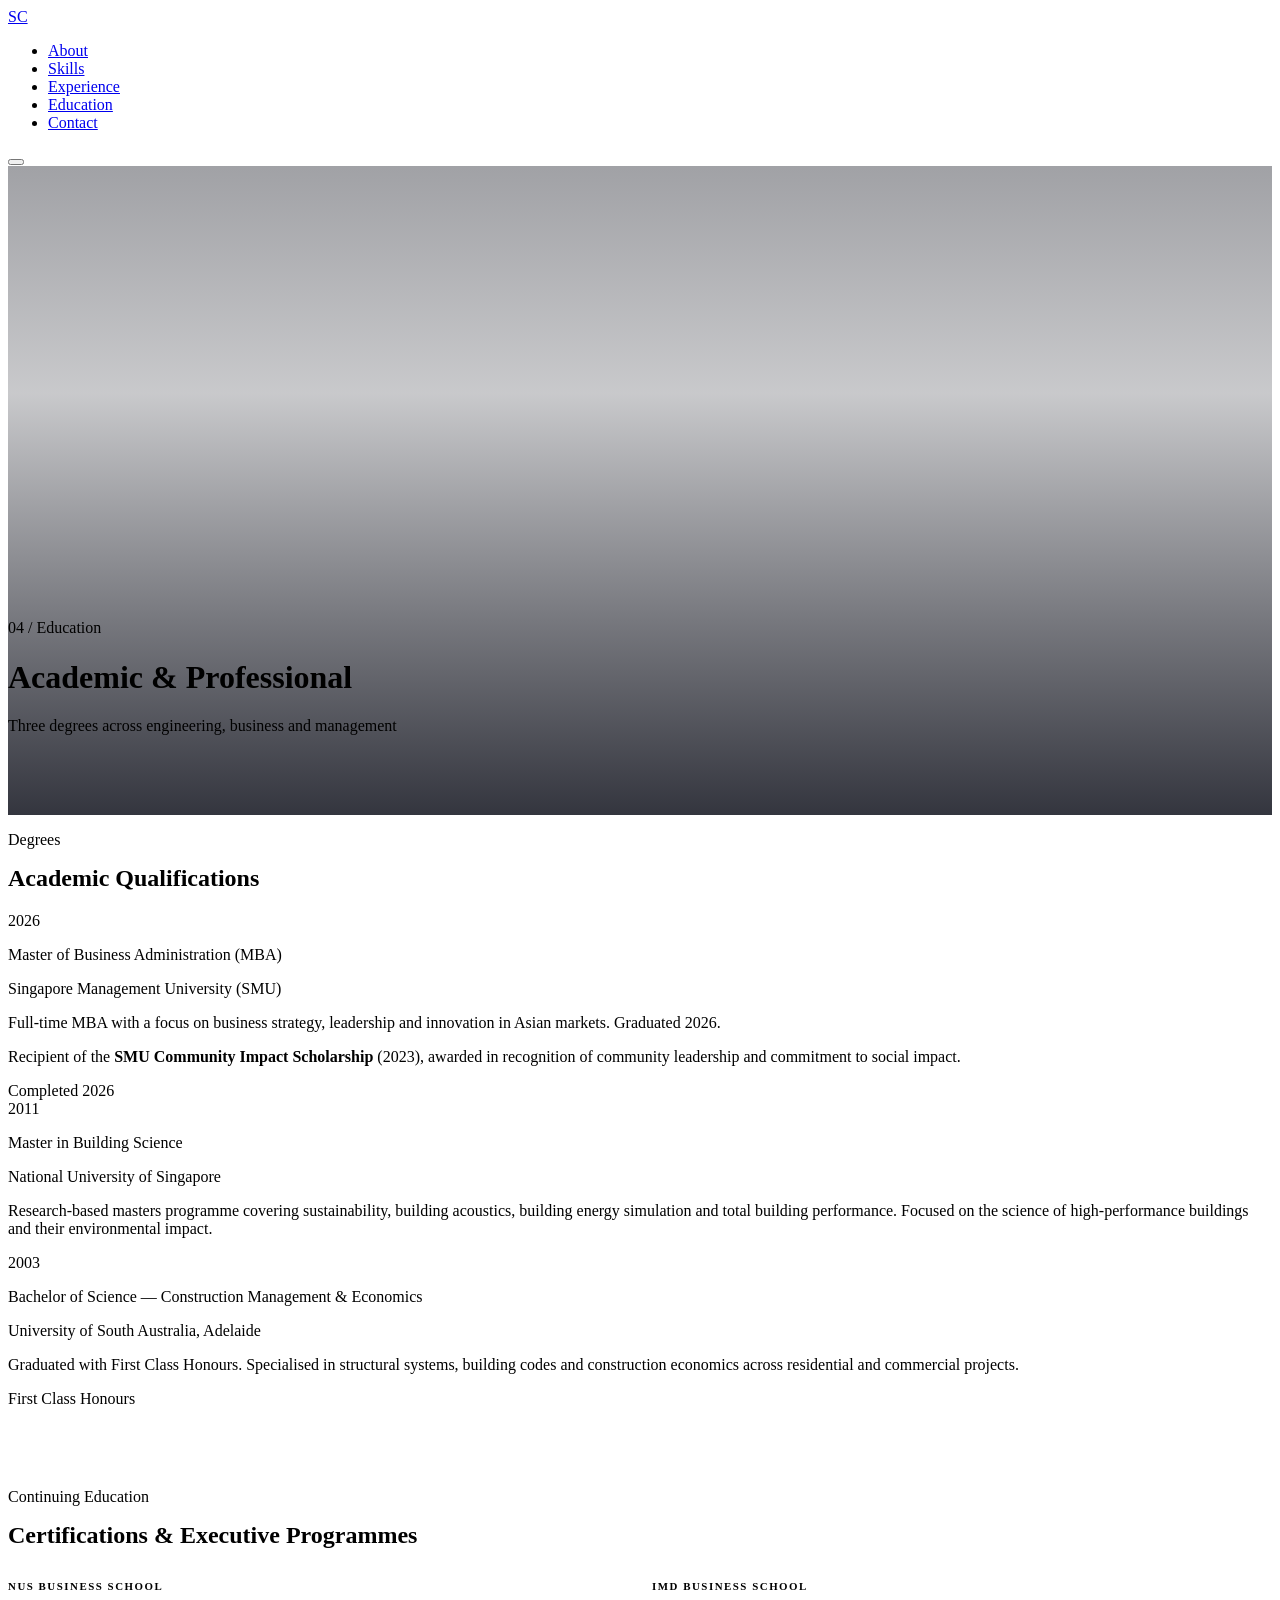
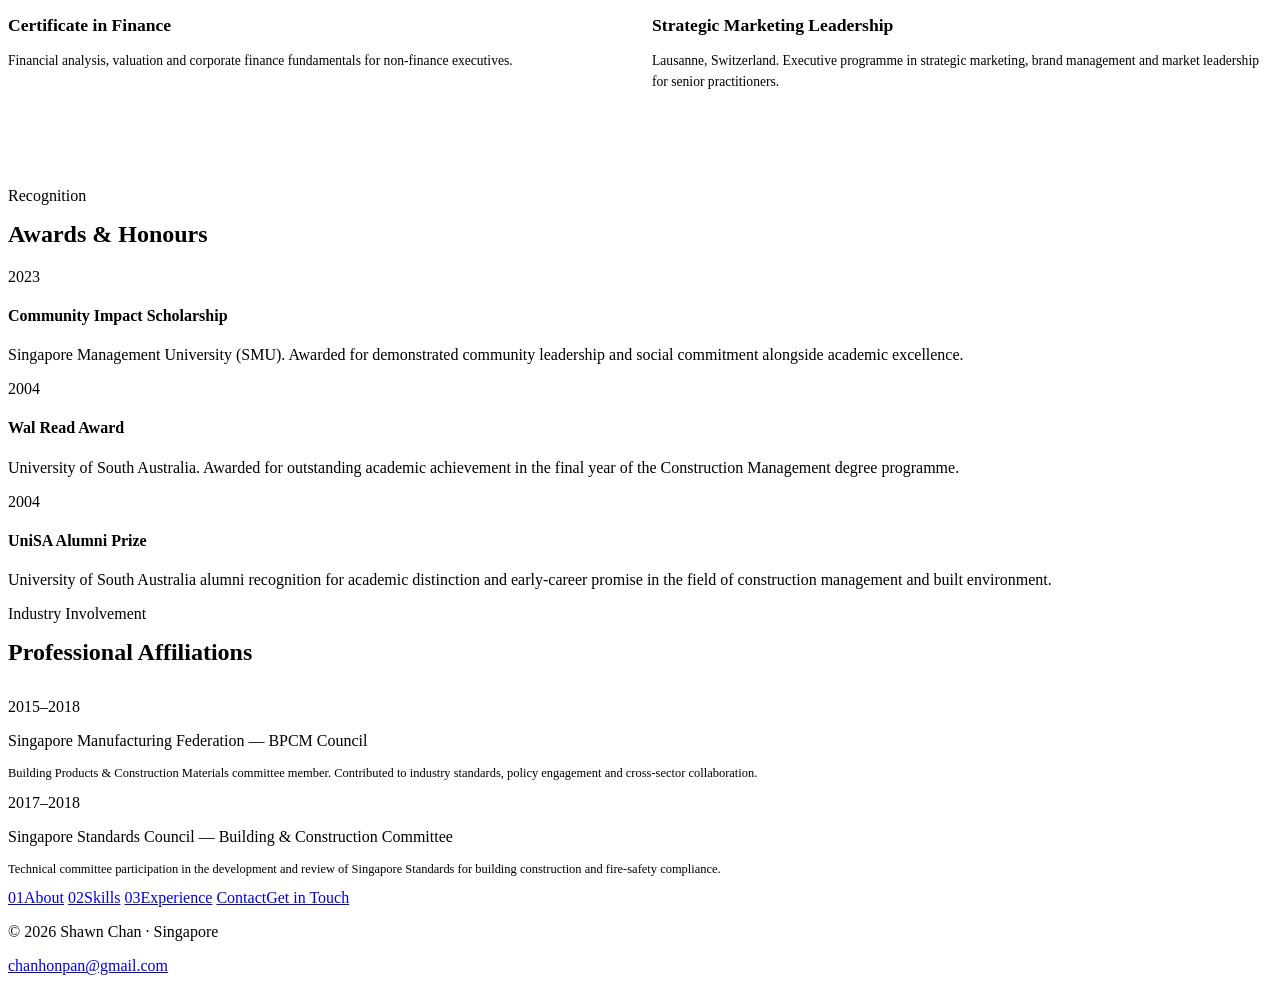
==== education.html @ ef0fda78 "Add files via upload" ====
<!DOCTYPE html>
<html lang="en">
<head>
<meta charset="UTF-8">
<meta name="viewport" content="width=device-width, initial-scale=1.0">
<meta name="description" content="Education, certifications and professional affiliations of Shawn Chan.">
<title>Education — Shawn Chan</title>
<link rel="preconnect" href="https://fonts.googleapis.com">
<link rel="preconnect" href="https://fonts.gstatic.com" crossorigin>
<link href="https://fonts.googleapis.com/css2?family=Cormorant+Garamond:ital,wght@0,400;0,500;0,600;0,700;1,400;1,600&family=Inter:wght@300;400;500;600;700&display=swap" rel="stylesheet">
<link rel="stylesheet" href="styles.css">
</head>
<body>

<nav id="mainNav" class="scrolled">
  <a class="nav-brand" href="index.html">SC</a>
  <ul class="nav-links" id="navLinks">
    <li><a href="about.html">About</a></li>
    <li><a href="skills.html">Skills</a></li>
    <li><a href="experience.html">Experience</a></li>
    <li><a href="education.html" class="active">Education</a></li>
    <li><a href="mailto:chanhonpan@gmail.com">Contact</a></li>
  </ul>
  <button class="nav-toggle" id="navToggle" aria-label="Menu">
    <span></span><span></span><span></span>
  </button>
</nav>

<header class="page-hero photo-hero">
  <div class="photo-hero-bg"></div>
  <div class="photo-hero-overlay"></div>
  <div class="container photo-hero-content">
    <p class="ph-label">04 / Education</p>
    <h1 class="ph-title">Academic &amp; Professional</h1>
    <p class="ph-sub">Three degrees across engineering, business and management</p>
  </div>
</header>

<style>
.photo-hero {
  position: relative;
  min-height: 65vh;
  display: flex;
  align-items: flex-end;
  padding-bottom: 4rem;
  overflow: hidden;
}
.photo-hero-bg {
  position: absolute;
  inset: 0;
  background-image: url('https://images.unsplash.com/photo-1574227492706-f65b24c3688a?auto=format&fit=crop&w=1920&q=88');
  background-size: cover;
  background-position: center 42%;
  transform: scale(1.04);
  transition: transform 8s ease-out;
}
.photo-hero-bg.loaded { transform: scale(1.0); }
.photo-hero-overlay {
  position: absolute;
  inset: 0;
  background: linear-gradient(
    to bottom,
    rgba(7,9,20,0.38) 0%,
    rgba(7,9,20,0.22) 35%,
    rgba(7,9,20,0.55) 70%,
    rgba(7,9,20,0.82) 100%
  );
}
.photo-hero-content { position: relative; z-index: 2; }
.photo-hero::before { display: none; }
</style>

<main class="section">
  <div class="container">

    <!-- Degrees -->
    <div class="section-header reveal">
      <p class="label">Degrees</p>
      <h2 class="section-title" style="margin-top:0.75rem;">Academic Qualifications</h2>
    </div>

    <div class="edu-grid reveal">

      <!-- SMU MBA -->
      <div class="edu-card">
        <div class="edu-year">2026</div>
        <div>
          <div style="background:#fff;display:inline-block;padding:6px 14px;border-radius:5px;margin-bottom:1rem;line-height:0;">
            <img src="https://www.smu.edu.sg/themes/smubase_5g/assets/site-headers/logo-smu-d.svg" alt="Singapore Management University" style="height:44px;width:auto;display:block;" onerror="this.parentElement.style.display='none'">
          </div>
          <p class="edu-degree">Master of Business Administration (MBA)</p>
          <p class="edu-school">Singapore Management University (SMU)</p>
          <p class="edu-desc">Full-time MBA with a focus on business strategy, leadership and innovation in Asian markets. Graduated 2026.</p>
          <p class="edu-desc" style="margin-top:0.5rem;">Recipient of the <strong>SMU Community Impact Scholarship</strong> (2023), awarded in recognition of community leadership and commitment to social impact.</p>
          <span class="edu-badge">Completed 2026</span>
        </div>
      </div>

      <!-- NUS MBS -->
      <div class="edu-card">
        <div class="edu-year">2011</div>
        <div>
          <div style="background:#fff;display:inline-block;padding:6px 14px;border-radius:5px;margin-bottom:1rem;line-height:0;">
            <img src="https://www.nus.edu.sg/images/default-source/base/logo.png" alt="National University of Singapore" style="height:30px;width:auto;display:block;" onerror="this.parentElement.style.display='none'">
          </div>
          <p class="edu-degree">Master in Building Science</p>
          <p class="edu-school">National University of Singapore</p>
          <p class="edu-desc">Research-based masters programme covering sustainability, building acoustics, building energy simulation and total building performance. Focused on the science of high-performance buildings and their environmental impact.</p>
        </div>
      </div>

      <!-- UniSA -->
      <div class="edu-card">
        <div class="edu-year">2003</div>
        <div>
          <div style="background:#fff;display:inline-block;padding:6px 14px;border-radius:5px;margin-bottom:1rem;line-height:0;">
            <img src="https://en.wikipedia.org/wiki/Special:FilePath/UniSA_Logo.svg" alt="University of South Australia" style="height:30px;width:auto;display:block;" onerror="this.parentElement.style.display='none'">
          </div>
          <p class="edu-degree">Bachelor of Science — Construction Management &amp; Economics</p>
          <p class="edu-school">University of South Australia, Adelaide</p>
          <p class="edu-desc">Graduated with First Class Honours. Specialised in structural systems, building codes and construction economics across residential and commercial projects.</p>
          <span class="edu-badge" style="background:var(--bronze-d);">First Class Honours</span>
        </div>
      </div>

    </div>

    <!-- Certifications -->
    <div class="section-header reveal" style="margin-top:5rem;">
      <p class="label">Continuing Education</p>
      <h2 class="section-title" style="margin-top:0.75rem;">Certifications &amp; Executive Programmes</h2>
    </div>

    <div style="display:grid;grid-template-columns:repeat(2,1fr);gap:1.5rem;" class="reveal">

      <div class="comp-card" style="border-left-color:var(--bronze);">
        <p style="font-size:0.68rem;font-weight:700;letter-spacing:0.14em;text-transform:uppercase;color:var(--bronze);margin-bottom:0.5rem;">NUS Business School</p>
        <h4 style="font-family:var(--f-serif);font-size:1.1rem;font-weight:600;color:var(--text);margin-bottom:0.4rem;">Certificate in Finance</h4>
        <p style="font-size:0.85rem;color:var(--muted);line-height:1.6;">Financial analysis, valuation and corporate finance fundamentals for non-finance executives.</p>
      </div>

      <div class="comp-card" style="border-left-color:var(--bronze);">
        <p style="font-size:0.68rem;font-weight:700;letter-spacing:0.14em;text-transform:uppercase;color:var(--bronze);margin-bottom:0.5rem;">IMD Business School</p>
        <h4 style="font-family:var(--f-serif);font-size:1.1rem;font-weight:600;color:var(--text);margin-bottom:0.4rem;">Strategic Marketing Leadership</h4>
        <p style="font-size:0.85rem;color:var(--muted);line-height:1.6;">Lausanne, Switzerland. Executive programme in strategic marketing, brand management and market leadership for senior practitioners.</p>
      </div>

    </div>

    <!-- Awards -->
    <div class="section-header reveal" style="margin-top:5rem;">
      <p class="label">Recognition</p>
      <h2 class="section-title" style="margin-top:0.75rem;">Awards &amp; Honours</h2>
    </div>

    <div class="awards-grid reveal">

      <div class="award-card">
        <p class="award-card-year">2023</p>
        <h4>Community Impact Scholarship</h4>
        <p>Singapore Management University (SMU). Awarded for demonstrated community leadership and social commitment alongside academic excellence.</p>
      </div>

      <div class="award-card">
        <p class="award-card-year">2004</p>
        <h4>Wal Read Award</h4>
        <p>University of South Australia. Awarded for outstanding academic achievement in the final year of the Construction Management degree programme.</p>
      </div>

      <div class="award-card">
        <p class="award-card-year">2004</p>
        <h4>UniSA Alumni Prize</h4>
        <p>University of South Australia alumni recognition for academic distinction and early-career promise in the field of construction management and built environment.</p>
      </div>

    </div>

    <!-- Professional Affiliations -->
    <div class="affil-section reveal">
      <div class="section-header" style="margin-bottom:2rem;">
        <p class="label">Industry Involvement</p>
        <h2 class="section-title" style="margin-top:0.75rem;">Professional Affiliations</h2>
      </div>

      <div class="affil-list">

        <div class="affil-item">
          <div class="affil-years">2015–2018</div>
          <div>
            <p class="affil-name">Singapore Manufacturing Federation — BPCM Council</p>
            <p style="font-size:0.78rem;color:var(--muted);margin-top:0.2rem;">Building Products &amp; Construction Materials committee member. Contributed to industry standards, policy engagement and cross-sector collaboration.</p>
          </div>
        </div>

        <div class="affil-item">
          <div class="affil-years">2017–2018</div>
          <div>
            <p class="affil-name">Singapore Standards Council — Building &amp; Construction Committee</p>
            <p style="font-size:0.78rem;color:var(--muted);margin-top:0.2rem;">Technical committee participation in the development and review of Singapore Standards for building construction and fire-safety compliance.</p>
          </div>
        </div>

      </div>
    </div>

  </div>
</main>

<nav class="bottom-nav">
  <a class="bn-item" href="about.html"><span class="bn-num">01</span><span class="bn-label">About</span><span class="bn-arrow"></span></a>
  <a class="bn-item" href="skills.html"><span class="bn-num">02</span><span class="bn-label">Skills</span><span class="bn-arrow"></span></a>
  <a class="bn-item" href="experience.html"><span class="bn-num">03</span><span class="bn-label">Experience</span><span class="bn-arrow"></span></a>
  <a class="bn-item" href="mailto:chanhonpan@gmail.com"><span class="bn-num">Contact</span><span class="bn-label">Get in Touch</span><span class="bn-arrow"></span></a>
</nav>

<footer>
  <p>© 2026 Shawn Chan · Singapore</p>
  <a href="mailto:chanhonpan@gmail.com">chanhonpan@gmail.com</a>
</footer>

<script>
// Trigger subtle pan once hero photo loads
const heroBg = document.querySelector('.photo-hero-bg');
if (heroBg) {
  const testImg = new Image();
  testImg.onload = () => heroBg.classList.add('loaded');
  testImg.src = 'https://images.unsplash.com/photo-1574227492706-f65b24c3688a?auto=format&fit=crop&w=1920&q=88';
}

const nav = document.getElementById('mainNav');
nav.classList.add('scrolled');
window.addEventListener('scroll', () => nav.classList.toggle('scrolled', window.scrollY > 10), { passive: true });
const toggle = document.getElementById('navToggle');
const navLinks = document.getElementById('navLinks');
toggle.addEventListener('click', () => navLinks.classList.toggle('open'));

const ioRev = new IntersectionObserver((entries) => {
  entries.forEach(e => { if (e.isIntersecting) { e.target.classList.add('visible'); ioRev.unobserve(e.target); } });
}, { threshold: 0.1 });
document.querySelectorAll('.reveal, .reveal-l, .reveal-r').forEach(el => ioRev.observe(el));
</script>
</body>
</html>
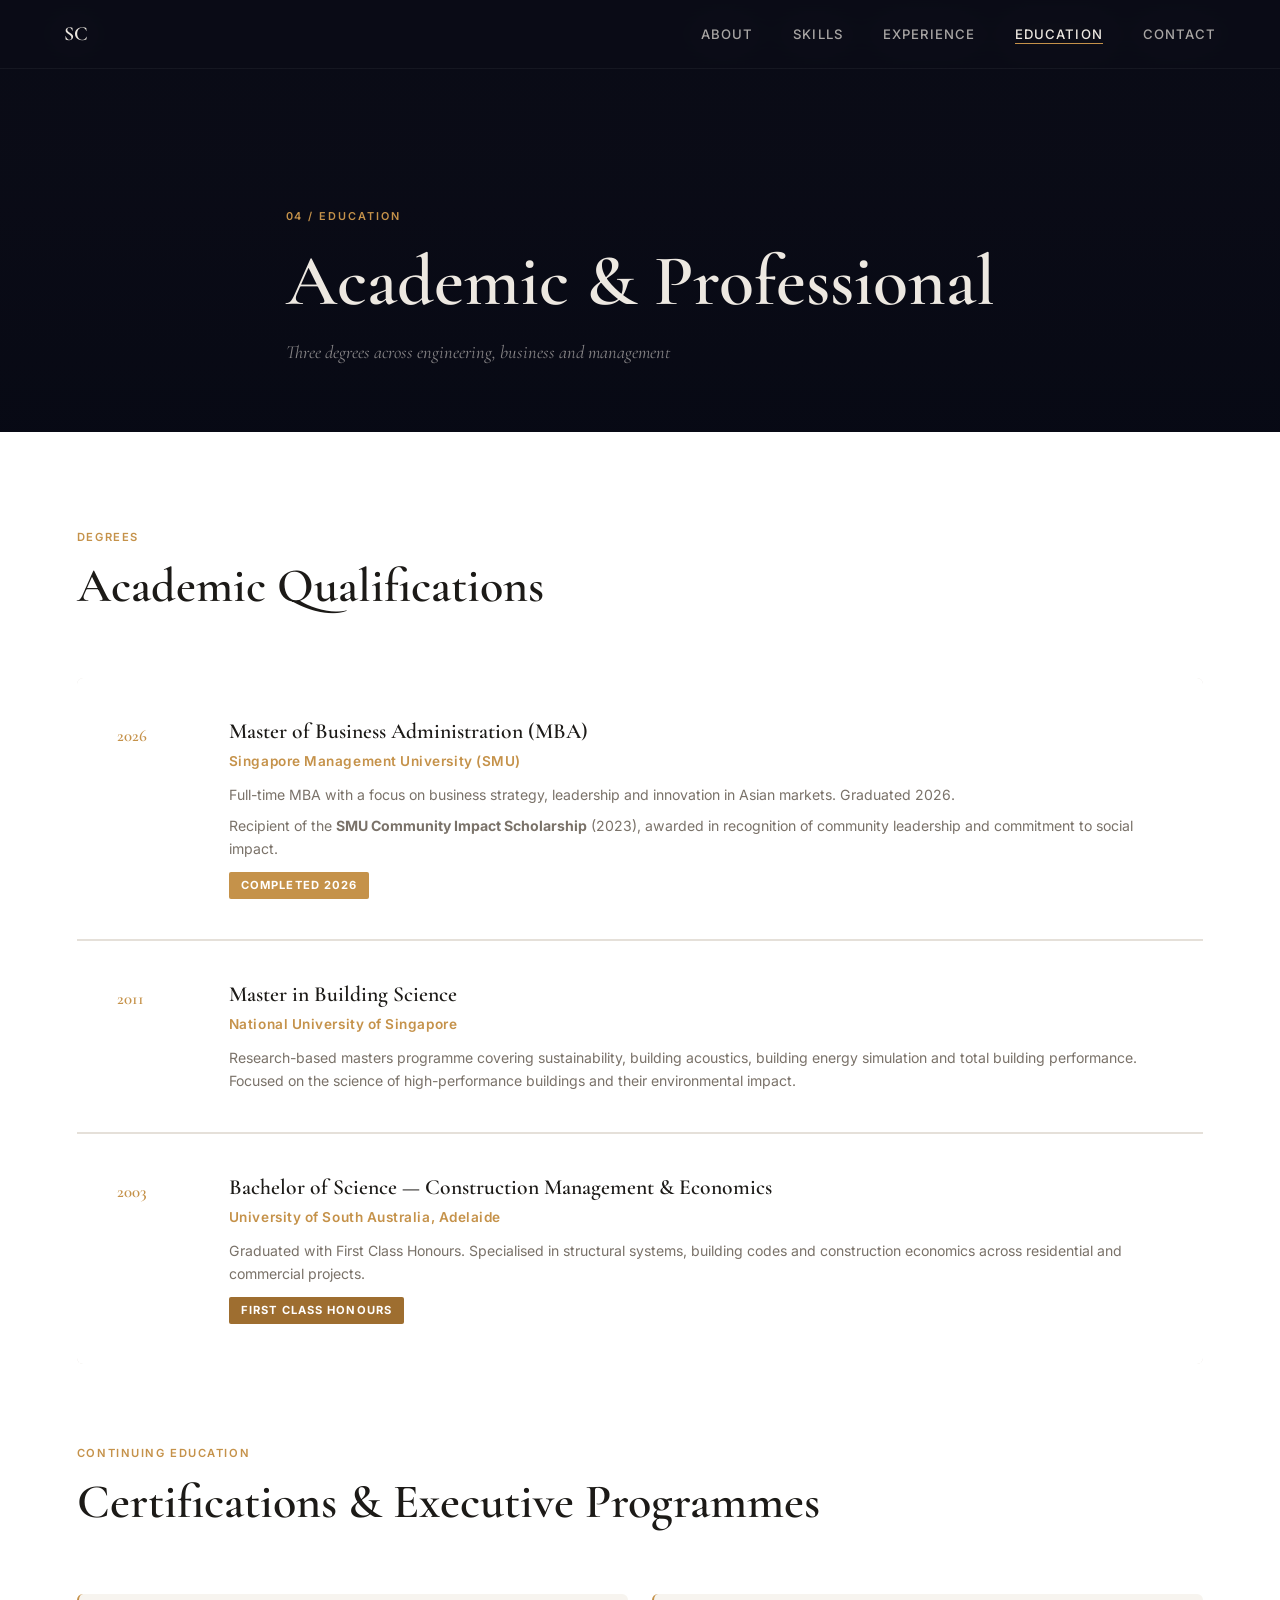
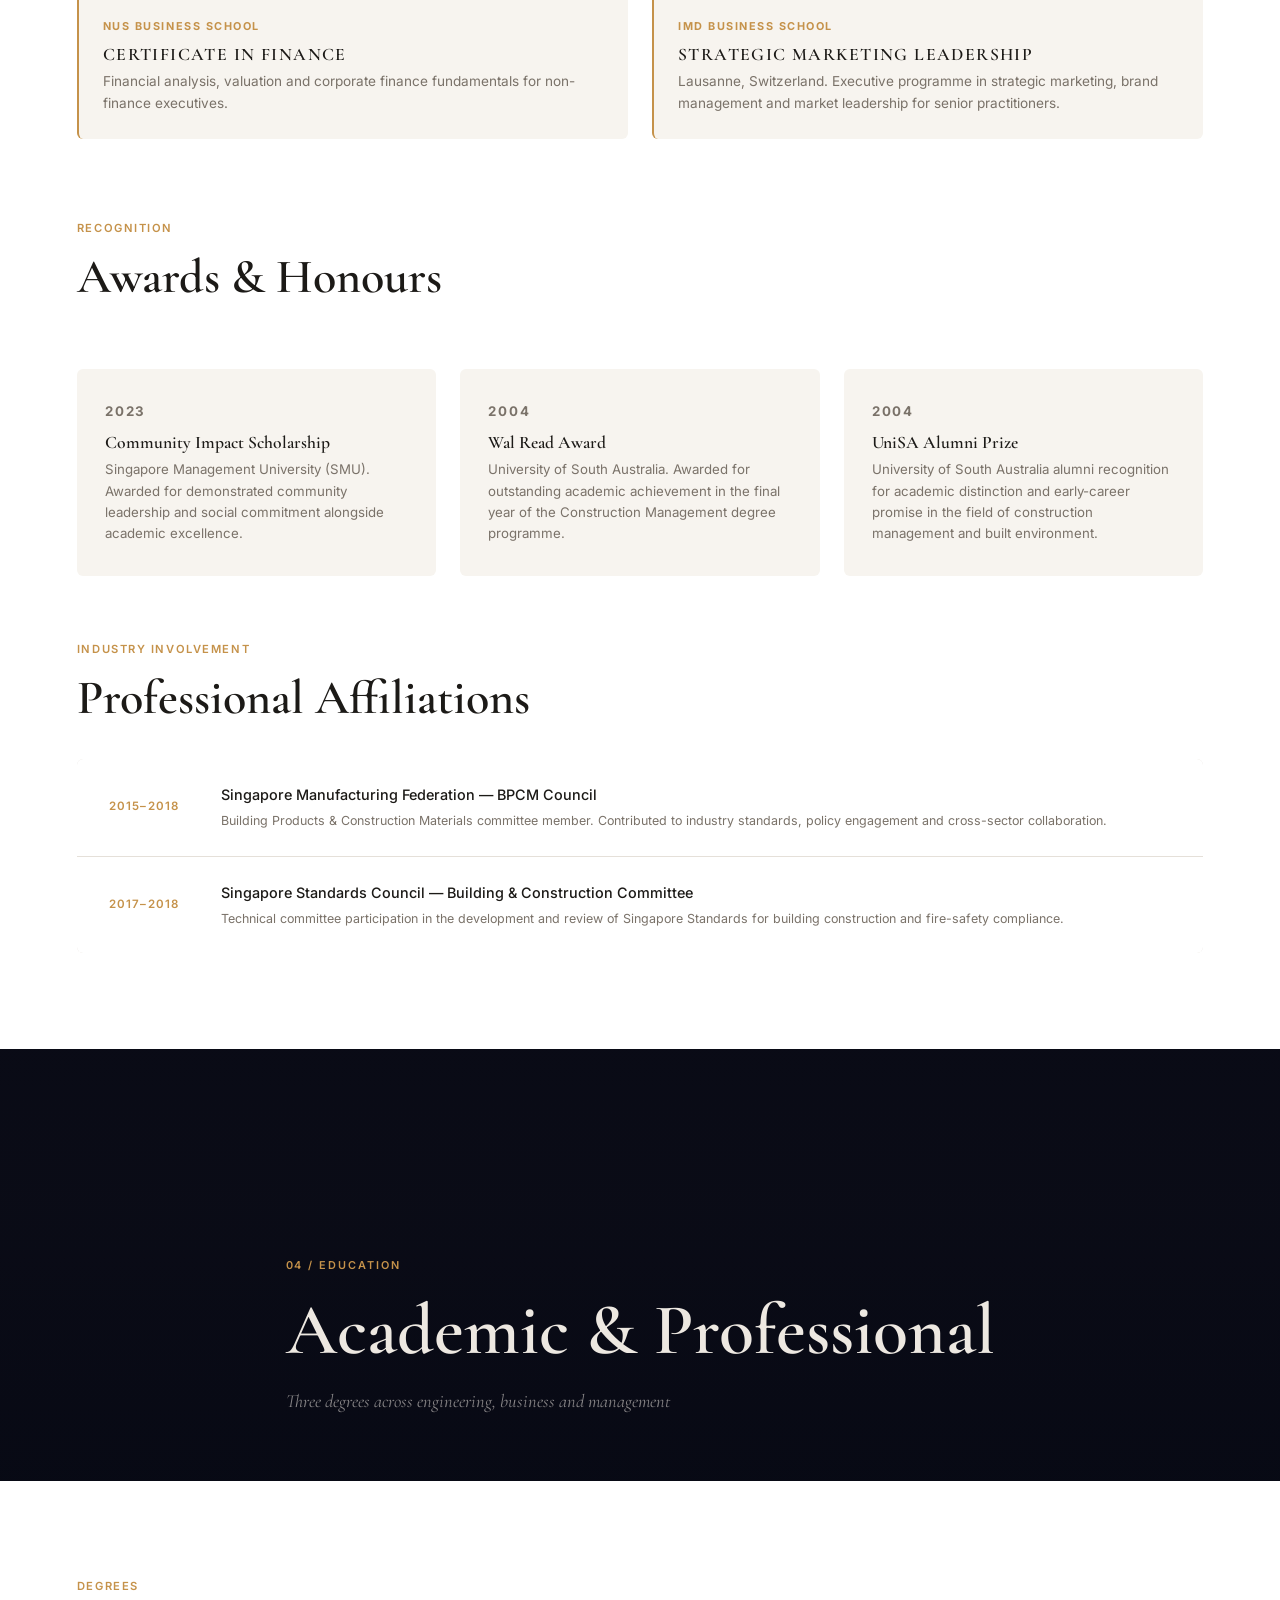
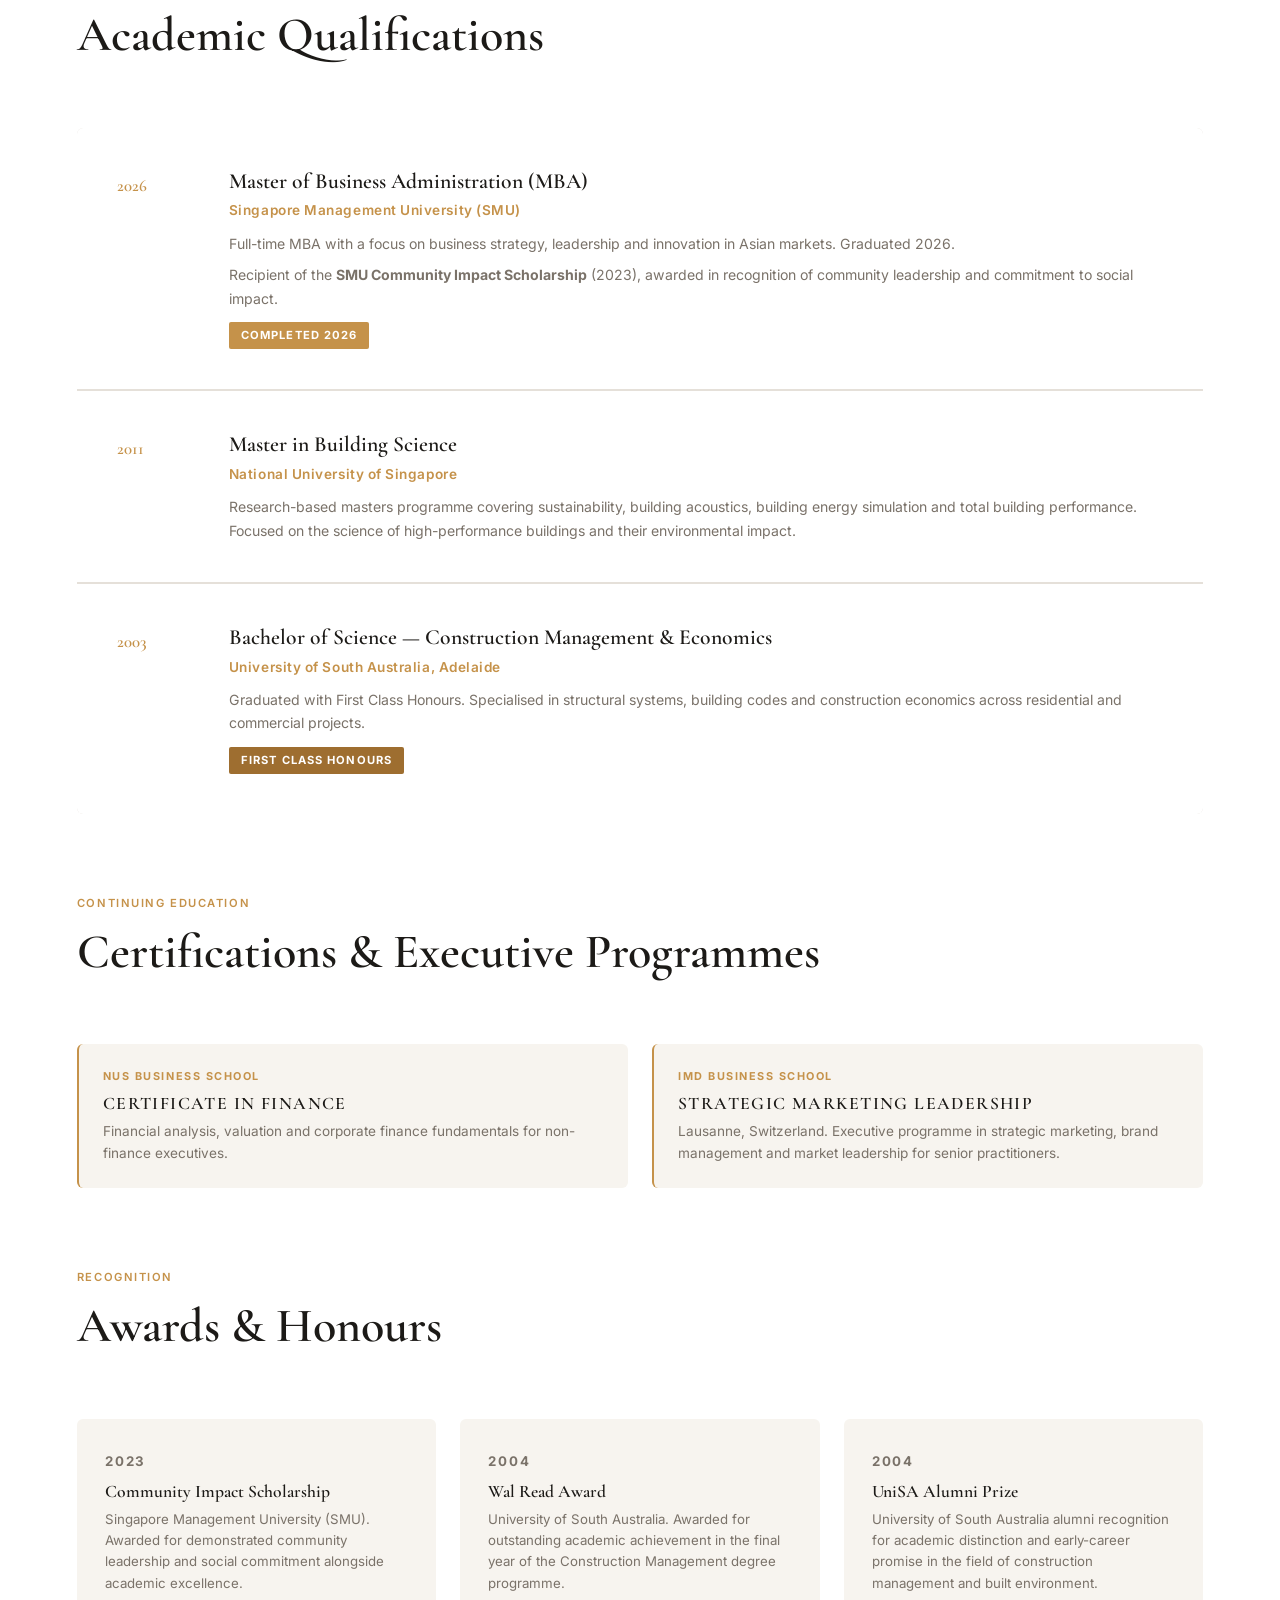
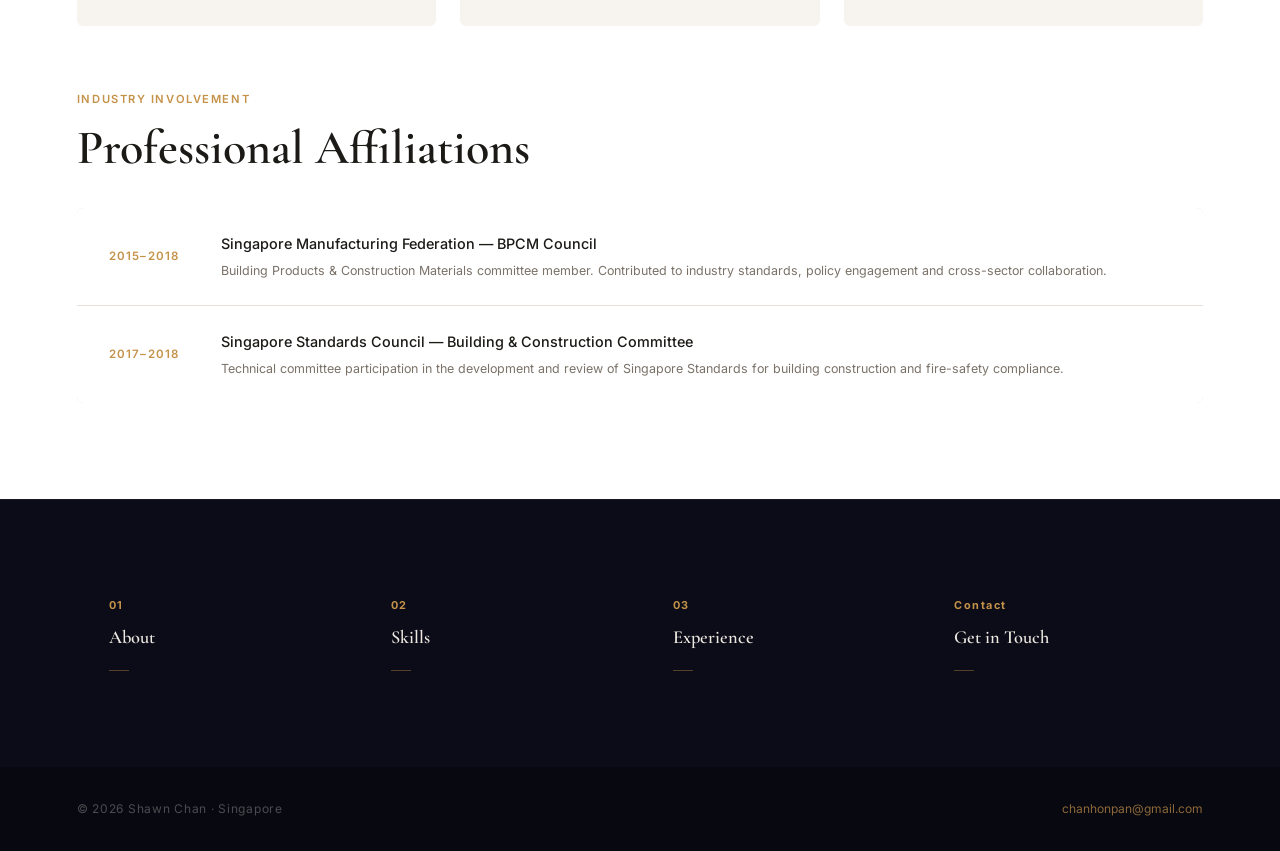
==== commit fae8a2af: "Update education.html" ====
--- a/education.html
+++ b/education.html
@@ -39,7 +39,7 @@
 <style>
 .photo-hero {
   position: relative;
-  min-height: 65vh;
+  min-height: 48vh;
   display: flex;
   align-items: flex-end;
   padding-bottom: 4rem;
@@ -50,7 +50,7 @@
   inset: 0;
   background-image: url('https://images.unsplash.com/photo-1574227492706-f65b24c3688a?auto=format&fit=crop&w=1920&q=88');
   background-size: cover;
-  background-position: center 42%;
+  background-position: center 44%;
   transform: scale(1.04);
   transition: transform 8s ease-out;
 }
@@ -205,6 +205,212 @@
 
   </div>
 </main>
+<html lang="en">
+<head>
+<meta charset="UTF-8">
+<meta name="viewport" content="width=device-width, initial-scale=1.0">
+<meta name="description" content="Education, certifications and professional affiliations of Shawn Chan.">
+<title>Education — Shawn Chan</title>
+<link rel="preconnect" href="https://fonts.googleapis.com">
+<link rel="preconnect" href="https://fonts.gstatic.com" crossorigin>
+<link href="https://fonts.googleapis.com/css2?family=Cormorant+Garamond:ital,wght@0,400;0,500;0,600;0,700;1,400;1,600&family=Inter:wght@300;400;500;600;700&display=swap" rel="stylesheet">
+<link rel="stylesheet" href="styles.css">
+</head>
+<body>
+
+<nav id="mainNav" class="scrolled">
+  <a class="nav-brand" href="index.html">SC</a>
+  <ul class="nav-links" id="navLinks">
+    <li><a href="about.html">About</a></li>
+    <li><a href="skills.html">Skills</a></li>
+    <li><a href="experience.html">Experience</a></li>
+    <li><a href="education.html" class="active">Education</a></li>
+    <li><a href="mailto:chanhonpan@gmail.com">Contact</a></li>
+  </ul>
+  <button class="nav-toggle" id="navToggle" aria-label="Menu">
+    <span></span><span></span><span></span>
+  </button>
+</nav>
+
+<header class="page-hero photo-hero">
+  <div class="photo-hero-bg"></div>
+  <div class="photo-hero-overlay"></div>
+  <div class="container photo-hero-content">
+    <p class="ph-label">04 / Education</p>
+    <h1 class="ph-title">Academic &amp; Professional</h1>
+    <p class="ph-sub">Three degrees across engineering, business and management</p>
+  </div>
+</header>
+
+<style>
+.photo-hero {
+  position: relative;
+  min-height: 48vh;
+  display: flex;
+  align-items: flex-end;
+  padding-bottom: 4rem;
+  overflow: hidden;
+}
+.photo-hero-bg {
+  position: absolute;
+  inset: 0;
+  background-image: url('https://images.unsplash.com/photo-1574227492706-f65b24c3688a?auto=format&fit=crop&w=1920&q=88');
+  background-size: cover;
+  background-position: center 44%;
+  transform: scale(1.04);
+  transition: transform 8s ease-out;
+}
+.photo-hero-bg.loaded { transform: scale(1.0); }
+.photo-hero-overlay {
+  position: absolute;
+  inset: 0;
+  background: linear-gradient(
+    to bottom,
+    rgba(7,9,20,0.38) 0%,
+    rgba(7,9,20,0.22) 35%,
+    rgba(7,9,20,0.55) 70%,
+    rgba(7,9,20,0.82) 100%
+  );
+}
+.photo-hero-content { position: relative; z-index: 2; }
+.photo-hero::before { display: none; }
+</style>
+
+<main class="section">
+  <div class="container">
+
+    <!-- Degrees -->
+    <div class="section-header reveal">
+      <p class="label">Degrees</p>
+      <h2 class="section-title" style="margin-top:0.75rem;">Academic Qualifications</h2>
+    </div>
+
+    <div class="edu-grid reveal">
+
+      <!-- SMU MBA -->
+      <div class="edu-card">
+        <div class="edu-year">2026</div>
+        <div>
+          <div style="background:#fff;display:inline-block;padding:6px 14px;border-radius:5px;margin-bottom:1rem;line-height:0;">
+            <img src="https://www.smu.edu.sg/themes/smubase_5g/assets/site-headers/logo-smu-d.svg" alt="Singapore Management University" style="height:44px;width:auto;display:block;" onerror="this.parentElement.style.display='none'">
+          </div>
+          <p class="edu-degree">Master of Business Administration (MBA)</p>
+          <p class="edu-school">Singapore Management University (SMU)</p>
+          <p class="edu-desc">Full-time MBA with a focus on business strategy, leadership and innovation in Asian markets. Graduated 2026.</p>
+          <p class="edu-desc" style="margin-top:0.5rem;">Recipient of the <strong>SMU Community Impact Scholarship</strong> (2023), awarded in recognition of community leadership and commitment to social impact.</p>
+          <span class="edu-badge">Completed 2026</span>
+        </div>
+      </div>
+
+      <!-- NUS MBS -->
+      <div class="edu-card">
+        <div class="edu-year">2011</div>
+        <div>
+          <div style="background:#fff;display:inline-block;padding:6px 14px;border-radius:5px;margin-bottom:1rem;line-height:0;">
+            <img src="https://www.nus.edu.sg/images/default-source/base/logo.png" alt="National University of Singapore" style="height:30px;width:auto;display:block;" onerror="this.parentElement.style.display='none'">
+          </div>
+          <p class="edu-degree">Master in Building Science</p>
+          <p class="edu-school">National University of Singapore</p>
+          <p class="edu-desc">Research-based masters programme covering sustainability, building acoustics, building energy simulation and total building performance. Focused on the science of high-performance buildings and their environmental impact.</p>
+        </div>
+      </div>
+
+      <!-- UniSA -->
+      <div class="edu-card">
+        <div class="edu-year">2003</div>
+        <div>
+          <div style="background:#fff;display:inline-block;padding:6px 14px;border-radius:5px;margin-bottom:1rem;line-height:0;">
+            <img src="https://en.wikipedia.org/wiki/Special:FilePath/UniSA_Logo.svg" alt="University of South Australia" style="height:30px;width:auto;display:block;" onerror="this.parentElement.style.display='none'">
+          </div>
+          <p class="edu-degree">Bachelor of Science — Construction Management &amp; Economics</p>
+          <p class="edu-school">University of South Australia, Adelaide</p>
+          <p class="edu-desc">Graduated with First Class Honours. Specialised in structural systems, building codes and construction economics across residential and commercial projects.</p>
+          <span class="edu-badge" style="background:var(--bronze-d);">First Class Honours</span>
+        </div>
+      </div>
+
+    </div>
+
+    <!-- Certifications -->
+    <div class="section-header reveal" style="margin-top:5rem;">
+      <p class="label">Continuing Education</p>
+      <h2 class="section-title" style="margin-top:0.75rem;">Certifications &amp; Executive Programmes</h2>
+    </div>
+
+    <div style="display:grid;grid-template-columns:repeat(2,1fr);gap:1.5rem;" class="reveal">
+
+      <div class="comp-card" style="border-left-color:var(--bronze);">
+        <p style="font-size:0.68rem;font-weight:700;letter-spacing:0.14em;text-transform:uppercase;color:var(--bronze);margin-bottom:0.5rem;">NUS Business School</p>
+        <h4 style="font-family:var(--f-serif);font-size:1.1rem;font-weight:600;color:var(--text);margin-bottom:0.4rem;">Certificate in Finance</h4>
+        <p style="font-size:0.85rem;color:var(--muted);line-height:1.6;">Financial analysis, valuation and corporate finance fundamentals for non-finance executives.</p>
+      </div>
+
+      <div class="comp-card" style="border-left-color:var(--bronze);">
+        <p style="font-size:0.68rem;font-weight:700;letter-spacing:0.14em;text-transform:uppercase;color:var(--bronze);margin-bottom:0.5rem;">IMD Business School</p>
+        <h4 style="font-family:var(--f-serif);font-size:1.1rem;font-weight:600;color:var(--text);margin-bottom:0.4rem;">Strategic Marketing Leadership</h4>
+        <p style="font-size:0.85rem;color:var(--muted);line-height:1.6;">Lausanne, Switzerland. Executive programme in strategic marketing, brand management and market leadership for senior practitioners.</p>
+      </div>
+
+    </div>
+
+    <!-- Awards -->
+    <div class="section-header reveal" style="margin-top:5rem;">
+      <p class="label">Recognition</p>
+      <h2 class="section-title" style="margin-top:0.75rem;">Awards &amp; Honours</h2>
+    </div>
+
+    <div class="awards-grid reveal">
+
+      <div class="award-card">
+        <p class="award-card-year">2023</p>
+        <h4>Community Impact Scholarship</h4>
+        <p>Singapore Management University (SMU). Awarded for demonstrated community leadership and social commitment alongside academic excellence.</p>
+      </div>
+
+      <div class="award-card">
+        <p class="award-card-year">2004</p>
+        <h4>Wal Read Award</h4>
+        <p>University of South Australia. Awarded for outstanding academic achievement in the final year of the Construction Management degree programme.</p>
+      </div>
+
+      <div class="award-card">
+        <p class="award-card-year">2004</p>
+        <h4>UniSA Alumni Prize</h4>
+        <p>University of South Australia alumni recognition for academic distinction and early-career promise in the field of construction management and built environment.</p>
+      </div>
+
+    </div>
+
+    <!-- Professional Affiliations -->
+    <div class="affil-section reveal">
+      <div class="section-header" style="margin-bottom:2rem;">
+        <p class="label">Industry Involvement</p>
+        <h2 class="section-title" style="margin-top:0.75rem;">Professional Affiliations</h2>
+      </div>
+
+      <div class="affil-list">
+
+        <div class="affil-item">
+          <div class="affil-years">2015–2018</div>
+          <div>
+            <p class="affil-name">Singapore Manufacturing Federation — BPCM Council</p>
+            <p style="font-size:0.78rem;color:var(--muted);margin-top:0.2rem;">Building Products &amp; Construction Materials committee member. Contributed to industry standards, policy engagement and cross-sector collaboration.</p>
+          </div>
+        </div>
+
+        <div class="affil-item">
+          <div class="affil-years">2017–2018</div>
+          <div>
+            <p class="affil-name">Singapore Standards Council — Building &amp; Construction Committee</p>
+            <p style="font-size:0.78rem;color:var(--muted);margin-top:0.2rem;">Technical committee participation in the development and review of Singapore Standards for building construction and fire-safety compliance.</p>
+          </div>
+        </div>
+
+      </div>
+    </div>
+
+  </div>
+</main>
 
 <nav class="bottom-nav">
   <a class="bn-item" href="about.html"><span class="bn-num">01</span><span class="bn-label">About</span><span class="bn-arrow"></span></a>
@@ -240,4 +446,4 @@
 document.querySelectorAll('.reveal, .reveal-l, .reveal-r').forEach(el => ioRev.observe(el));
 </script>
 </body>
-</html>+                                          </html>
--- a/styles.css
+++ b/styles.css
@@ -0,0 +1,1200 @@
+/* ============================================================
+   SHAWN CHAN — Personal Portfolio
+   Design System: Cormorant Garamond + Inter, Warm Bronze
+   ============================================================ */
+
+@import url('https://fonts.googleapis.com/css2?family=Cormorant+Garamond:ital,wght@0,400;0,500;0,600;0,700;1,400;1,600&family=Inter:wght@300;400;500;600;700&display=swap');
+
+/* ─── Design Tokens ────────────────────────────────────────── */
+:root {
+  --ink:      #0B0C17;
+  --deep:     #141524;
+  --coal:     #1C1A2E;
+  --bronze:   #C5924A;
+  --bronze-d: #9E6E30;
+  --cream:    #EDE8E1;
+  --text:     #1C1A17;
+  --muted:    #7A7269;
+  --border:   #E5E0D9;
+  --light:    #F7F4EF;
+  --white:    #FFFFFF;
+  --nav-h:    68px;
+  --radius:   6px;
+  --max-w:    1160px;
+  --f-serif:  'Cormorant Garamond', Georgia, 'Times New Roman', serif;
+  --f-sans:   'Inter', 'Segoe UI', system-ui, sans-serif;
+}
+
+/* ─── Reset & Base ──────────────────────────────────────────── */
+*, *::before, *::after { box-sizing: border-box; margin: 0; padding: 0; }
+
+html { scroll-behavior: smooth; font-size: 16px; }
+
+body {
+  font-family: var(--f-sans);
+  font-size: 1rem;
+  line-height: 1.7;
+  color: var(--text);
+  background: var(--white);
+  -webkit-font-smoothing: antialiased;
+}
+
+img { display: block; max-width: 100%; }
+a { color: inherit; text-decoration: none; }
+
+/* ─── Typography ────────────────────────────────────────────── */
+h1, h2, h3, h4 {
+  font-family: var(--f-serif);
+  font-weight: 600;
+  line-height: 1.2;
+}
+
+.label {
+  font-family: var(--f-sans);
+  font-size: 0.7rem;
+  font-weight: 600;
+  letter-spacing: 0.14em;
+  text-transform: uppercase;
+  color: var(--bronze);
+}
+
+/* ─── Navigation ────────────────────────────────────────────── */
+#mainNav {
+  position: fixed;
+  top: 0;
+  left: 0;
+  right: 0;
+  height: var(--nav-h);
+  z-index: 1000;
+  display: flex;
+  align-items: center;
+  padding: 0 5%;
+  transition: background 0.4s, box-shadow 0.4s;
+}
+
+#mainNav.scrolled {
+  background: rgba(11, 12, 23, 0.92);
+  backdrop-filter: blur(16px);
+  -webkit-backdrop-filter: blur(16px);
+  box-shadow: 0 1px 0 rgba(255,255,255,0.05);
+}
+
+.nav-brand {
+  font-family: var(--f-serif);
+  font-size: 1.25rem;
+  font-weight: 600;
+  color: var(--cream);
+  letter-spacing: 0.02em;
+  flex: 1;
+}
+
+.nav-links {
+  display: flex;
+  align-items: center;
+  gap: 2.5rem;
+  list-style: none;
+}
+
+.nav-links a {
+  font-family: var(--f-sans);
+  font-size: 0.82rem;
+  font-weight: 500;
+  letter-spacing: 0.08em;
+  text-transform: uppercase;
+  color: rgba(237, 232, 225, 0.7);
+  transition: color 0.2s;
+  position: relative;
+}
+
+.nav-links a::after {
+  content: '';
+  position: absolute;
+  bottom: -2px;
+  left: 0;
+  right: 0;
+  height: 1px;
+  background: var(--bronze);
+  transform: scaleX(0);
+  transition: transform 0.2s;
+}
+
+.nav-links a:hover,
+.nav-links a.active {
+  color: var(--cream);
+}
+
+.nav-links a:hover::after,
+.nav-links a.active::after {
+  transform: scaleX(1);
+}
+
+.nav-toggle {
+  display: none;
+  flex-direction: column;
+  gap: 5px;
+  cursor: pointer;
+  background: none;
+  border: none;
+  padding: 4px;
+}
+
+.nav-toggle span {
+  display: block;
+  width: 22px;
+  height: 1.5px;
+  background: var(--cream);
+  transition: transform 0.3s, opacity 0.3s;
+}
+
+/* ─── Hero (index.html) ─────────────────────────────────────── */
+.hero {
+  position: relative;
+  min-height: 100vh;
+  display: flex;
+  flex-direction: column;
+  justify-content: flex-end;
+  overflow: hidden;
+}
+
+/* Animated sunset gradient */
+.hero-bg {
+  position: absolute;
+  inset: 0;
+  background: linear-gradient(
+    180deg,
+    #070C1E 0%,
+    #0F0B2A 18%,
+    #280830 30%,
+    #501028 42%,
+    #8B2B12 55%,
+    #C4601A 70%,
+    #D4811E 82%,
+    #B86518 90%,
+    #6B3A10 100%
+  );
+  background-size: 100% 200%;
+  animation: sunsetPan 20s ease-in-out infinite alternate;
+}
+
+@keyframes sunsetPan {
+  0%   { background-position: 50% 0%; }
+  50%  { background-position: 50% 30%; }
+  100% { background-position: 50% 10%; }
+}
+
+/* Film grain texture */
+.hero-grain {
+  position: absolute;
+  inset: 0;
+  pointer-events: none;
+  opacity: 0.045;
+  background-image: url("data:image/svg+xml,%3Csvg xmlns='http://www.w3.org/2000/svg' width='300' height='300'%3E%3Cfilter id='n'%3E%3CfeTurbulence type='fractalNoise' baseFrequency='0.85' numOctaves='4' stitchTiles='stitch'/%3E%3C/filter%3E%3Crect width='100%25' height='100%25' filter='url(%23n)'/%3E%3C/svg%3E");
+  mix-blend-mode: screen;
+}
+
+/* City lights dots layer */
+.hero-lights {
+  position: absolute;
+  inset: 0;
+  pointer-events: none;
+  background: radial-gradient(ellipse 60% 30% at 50% 78%, rgba(255,200,80,0.08) 0%, transparent 70%);
+}
+
+/* Singapore skyline SVG */
+.hero-skyline {
+  position: absolute;
+  bottom: 0;
+  left: 0;
+  right: 0;
+  width: 100%;
+  height: auto;
+  pointer-events: none;
+}
+
+/* Hero content */
+.hero-content {
+  position: relative;
+  z-index: 10;
+  padding: 0 6% calc(var(--nav-h) + 3rem);
+  padding-top: var(--nav-h);
+  display: flex;
+  flex-direction: column;
+  justify-content: center;
+  min-height: 100vh;
+}
+
+.hero-eyebrow {
+  font-family: var(--f-sans);
+  font-size: 0.7rem;
+  font-weight: 600;
+  letter-spacing: 0.18em;
+  text-transform: uppercase;
+  color: var(--bronze);
+  margin-bottom: 1.2rem;
+}
+
+.hero-name {
+  font-family: var(--f-serif);
+  font-size: clamp(3.5rem, 9vw, 7.5rem);
+  font-weight: 600;
+  line-height: 1.0;
+  color: var(--cream);
+  margin-bottom: 0.5rem;
+}
+
+.hero-title {
+  font-family: var(--f-serif);
+  font-style: italic;
+  font-size: clamp(1.1rem, 2.5vw, 1.6rem);
+  font-weight: 400;
+  color: rgba(237, 232, 225, 0.75);
+  margin-bottom: 2.5rem;
+}
+
+.hero-rule {
+  width: 48px;
+  height: 1px;
+  background: var(--bronze);
+  margin-bottom: 2rem;
+}
+
+.hero-desc {
+  font-family: var(--f-sans);
+  font-size: 0.95rem;
+  font-weight: 300;
+  line-height: 1.8;
+  color: rgba(237, 232, 225, 0.65);
+  max-width: 520px;
+  margin-bottom: 3.5rem;
+}
+
+.hero-nav {
+  display: flex;
+  flex-wrap: wrap;
+  align-items: center;
+  gap: 0 0;
+}
+
+.hero-nav-item {
+  display: flex;
+  align-items: center;
+}
+
+.hero-nav-item a {
+  font-family: var(--f-sans);
+  font-size: 0.8rem;
+  font-weight: 500;
+  letter-spacing: 0.1em;
+  text-transform: uppercase;
+  color: rgba(237, 232, 225, 0.65);
+  padding: 0.5rem 0;
+  transition: color 0.2s;
+  position: relative;
+}
+
+.hero-nav-item a::after {
+  content: '';
+  position: absolute;
+  bottom: 4px;
+  left: 0;
+  width: 0;
+  height: 1px;
+  background: var(--bronze);
+  transition: width 0.25s;
+}
+
+.hero-nav-item a:hover {
+  color: var(--cream);
+}
+
+.hero-nav-item a:hover::after {
+  width: 100%;
+}
+
+.hero-nav-sep {
+  width: 24px;
+  height: 1px;
+  background: rgba(237, 232, 225, 0.2);
+  margin: 0 1.2rem;
+}
+
+.hero-cta {
+  display: inline-flex;
+  align-items: center;
+  gap: 0.6rem;
+  margin-top: 3rem;
+  font-family: var(--f-sans);
+  font-size: 0.78rem;
+  font-weight: 600;
+  letter-spacing: 0.12em;
+  text-transform: uppercase;
+  color: var(--bronze);
+  border-bottom: 1px solid rgba(197, 146, 74, 0.35);
+  padding-bottom: 3px;
+  transition: border-color 0.2s, color 0.2s;
+  width: fit-content;
+}
+
+.hero-cta:hover {
+  color: var(--cream);
+  border-color: var(--cream);
+}
+
+.scroll-hint {
+  position: absolute;
+  bottom: 2rem;
+  right: 6%;
+  display: flex;
+  flex-direction: column;
+  align-items: center;
+  gap: 0.4rem;
+  z-index: 10;
+}
+
+.scroll-hint span {
+  font-family: var(--f-sans);
+  font-size: 0.65rem;
+  font-weight: 500;
+  letter-spacing: 0.14em;
+  text-transform: uppercase;
+  color: rgba(237, 232, 225, 0.4);
+  writing-mode: vertical-rl;
+}
+
+.scroll-hint-line {
+  width: 1px;
+  height: 40px;
+  background: linear-gradient(to bottom, rgba(237,232,225,0.15), transparent);
+  animation: scrollLineDrop 2s ease-in-out infinite;
+}
+
+@keyframes scrollLineDrop {
+  0%, 100% { transform: scaleY(1); opacity: 1; }
+  50%       { transform: scaleY(0.4); opacity: 0.4; }
+}
+
+/* ─── Inner Page Hero ───────────────────────────────────────── */
+.page-hero {
+  background: var(--ink);
+  padding: calc(var(--nav-h) + 4rem) 6% 4rem;
+  position: relative;
+  overflow: hidden;
+}
+
+.page-hero::before {
+  content: '';
+  position: absolute;
+  inset: 0;
+  background: radial-gradient(ellipse 80% 60% at 0% 50%, rgba(197,146,74,0.06) 0%, transparent 70%);
+  pointer-events: none;
+}
+
+.ph-label {
+  font-family: var(--f-sans);
+  font-size: 0.68rem;
+  font-weight: 600;
+  letter-spacing: 0.18em;
+  text-transform: uppercase;
+  color: var(--bronze);
+  margin-bottom: 1rem;
+}
+
+.ph-title {
+  font-family: var(--f-serif);
+  font-size: clamp(2.5rem, 6vw, 4.5rem);
+  font-weight: 600;
+  color: var(--cream);
+  line-height: 1.1;
+}
+
+.ph-sub {
+  font-family: var(--f-serif);
+  font-style: italic;
+  font-size: 1.15rem;
+  color: rgba(237, 232, 225, 0.55);
+  margin-top: 1rem;
+}
+
+/* ─── Sections & Layout ─────────────────────────────────────── */
+.section {
+  padding: 6rem 6%;
+}
+
+.section-dark {
+  background: var(--ink);
+  color: var(--cream);
+}
+
+.section-warm {
+  background: var(--light);
+}
+
+.container {
+  max-width: var(--max-w);
+  margin: 0 auto;
+}
+
+.section-header {
+  margin-bottom: 4rem;
+}
+
+.section-title {
+  font-family: var(--f-serif);
+  font-size: clamp(2rem, 4vw, 3rem);
+  font-weight: 600;
+  color: var(--text);
+  line-height: 1.15;
+}
+
+.section-dark .section-title { color: var(--cream); }
+
+.section-sub {
+  margin-top: 0.75rem;
+  font-size: 0.95rem;
+  color: var(--muted);
+  max-width: 520px;
+}
+
+.section-dark .section-sub { color: rgba(237,232,225,0.55); }
+
+/* ─── Scroll Reveal ─────────────────────────────────────────── */
+.reveal, .reveal-l, .reveal-r {
+  opacity: 0;
+  transition: opacity 0.7s ease, transform 0.7s ease;
+}
+
+.reveal   { transform: translateY(28px); }
+.reveal-l { transform: translateX(-32px); }
+.reveal-r { transform: translateX(32px); }
+
+.reveal.visible, .reveal-l.visible, .reveal-r.visible {
+  opacity: 1;
+  transform: none;
+}
+
+/* ─── About Page ────────────────────────────────────────────── */
+.about-grid {
+  display: grid;
+  grid-template-columns: 340px 1fr;
+  gap: 5rem;
+  align-items: start;
+}
+
+.about-photo-wrap {
+  position: sticky;
+  top: calc(var(--nav-h) + 2rem);
+}
+
+.about-photo {
+  width: 100%;
+  aspect-ratio: 3/4;
+  object-fit: cover;
+  object-position: top center;
+  border-radius: 4px;
+  filter: grayscale(8%);
+}
+
+.about-photo-caption {
+  margin-top: 1.2rem;
+  font-size: 0.72rem;
+  letter-spacing: 0.1em;
+  text-transform: uppercase;
+  color: var(--muted);
+}
+
+.bio-lead {
+  font-family: var(--f-serif);
+  font-size: clamp(1.2rem, 2vw, 1.45rem);
+  font-weight: 500;
+  line-height: 1.6;
+  color: var(--text);
+  margin-bottom: 1.75rem;
+}
+
+.bio-body {
+  font-size: 0.96rem;
+  line-height: 1.8;
+  color: #3A3730;
+  margin-bottom: 1.25rem;
+}
+
+.bio-rule {
+  width: 40px;
+  height: 1px;
+  background: var(--bronze);
+  margin: 2.5rem 0;
+}
+
+/* Contact details */
+.contact-grid {
+  display: grid;
+  grid-template-columns: repeat(2, 1fr);
+  gap: 1.5rem 2rem;
+  margin-top: 1.5rem;
+}
+
+.contact-item {
+  display: flex;
+  align-items: flex-start;
+  gap: 0.75rem;
+}
+
+.contact-icon {
+  width: 16px;
+  height: 16px;
+  flex-shrink: 0;
+  margin-top: 2px;
+  color: var(--bronze);
+}
+
+.contact-item-content .ci-label {
+  font-size: 0.68rem;
+  font-weight: 600;
+  letter-spacing: 0.12em;
+  text-transform: uppercase;
+  color: var(--muted);
+  margin-bottom: 0.15rem;
+}
+
+.contact-item-content .ci-value {
+  font-size: 0.9rem;
+  color: var(--text);
+}
+
+.contact-item-content a:hover { color: var(--bronze); }
+
+/* Stats */
+.stats-grid {
+  display: grid;
+  grid-template-columns: repeat(4, 1fr);
+  gap: 2px;
+  background: var(--border);
+  margin-top: 4rem;
+  border-radius: var(--radius);
+  overflow: hidden;
+}
+
+.stat-card {
+  background: var(--light);
+  padding: 2rem 1.5rem;
+  text-align: center;
+}
+
+.stat-num {
+  font-family: var(--f-serif);
+  font-size: 2.8rem;
+  font-weight: 600;
+  color: var(--bronze);
+  line-height: 1;
+  display: block;
+}
+
+.stat-label {
+  font-size: 0.72rem;
+  font-weight: 500;
+  letter-spacing: 0.1em;
+  text-transform: uppercase;
+  color: var(--muted);
+  margin-top: 0.4rem;
+  display: block;
+}
+
+/* ─── Skills Page ───────────────────────────────────────────── */
+.skills-grid {
+  display: grid;
+  grid-template-columns: 1fr 1fr;
+  gap: 5rem;
+  align-items: start;
+}
+
+.radar-wrap {
+  position: sticky;
+  top: calc(var(--nav-h) + 2rem);
+}
+
+#radarCanvas {
+  width: 100%;
+  max-width: 460px;
+  height: auto;
+}
+
+.skill-bars { margin-bottom: 3rem; }
+
+.skill-bar-item {
+  margin-bottom: 1.5rem;
+}
+
+.skill-bar-header {
+  display: flex;
+  justify-content: space-between;
+  align-items: baseline;
+  margin-bottom: 0.5rem;
+}
+
+.skill-bar-name {
+  font-family: var(--f-sans);
+  font-size: 0.82rem;
+  font-weight: 600;
+  letter-spacing: 0.06em;
+  text-transform: uppercase;
+  color: var(--text);
+}
+
+.skill-bar-pct {
+  font-family: var(--f-serif);
+  font-size: 1.1rem;
+  color: var(--bronze);
+  font-weight: 600;
+}
+
+.skill-bar-track {
+  height: 3px;
+  background: var(--border);
+  border-radius: 2px;
+  overflow: hidden;
+}
+
+.skill-bar-fill {
+  height: 100%;
+  background: linear-gradient(90deg, var(--bronze-d), var(--bronze));
+  border-radius: 2px;
+  width: 0;
+  transition: width 1.2s cubic-bezier(0.4, 0, 0.2, 1);
+}
+
+.comp-grid {
+  display: grid;
+  grid-template-columns: repeat(2, 1fr);
+  gap: 1.5rem;
+}
+
+.comp-card {
+  padding: 1.5rem;
+  background: var(--light);
+  border-radius: var(--radius);
+  border-left: 2px solid var(--bronze);
+}
+
+.comp-card h4 {
+  font-family: var(--f-sans);
+  font-size: 0.8rem;
+  font-weight: 700;
+  letter-spacing: 0.08em;
+  text-transform: uppercase;
+  color: var(--text);
+  margin-bottom: 0.5rem;
+}
+
+.comp-card p {
+  font-size: 0.85rem;
+  color: var(--muted);
+  line-height: 1.6;
+}
+
+.tech-pills {
+  display: flex;
+  flex-wrap: wrap;
+  gap: 0.5rem;
+  margin-top: 1.5rem;
+}
+
+.pill {
+  font-size: 0.75rem;
+  font-weight: 500;
+  padding: 0.3rem 0.75rem;
+  background: var(--ink);
+  color: var(--cream);
+  border-radius: 2rem;
+  letter-spacing: 0.04em;
+}
+
+/* ─── Experience Page ───────────────────────────────────────── */
+.tl-wrap { margin-top: 3rem; }
+
+.tl-slider-row {
+  display: flex;
+  align-items: center;
+  gap: 1.5rem;
+  margin-bottom: 2.5rem;
+}
+
+.tl-year-label {
+  font-family: var(--f-serif);
+  font-size: 2rem;
+  font-weight: 600;
+  color: var(--bronze);
+  min-width: 70px;
+}
+
+.tl-slider-container { flex: 1; }
+
+#tlRange {
+  -webkit-appearance: none;
+  appearance: none;
+  width: 100%;
+  height: 2px;
+  background: var(--border);
+  outline: none;
+  border-radius: 1px;
+  cursor: pointer;
+}
+
+#tlRange::-webkit-slider-thumb {
+  -webkit-appearance: none;
+  width: 16px;
+  height: 16px;
+  border-radius: 50%;
+  background: var(--bronze);
+  cursor: pointer;
+  transition: transform 0.15s, box-shadow 0.15s;
+}
+
+#tlRange::-webkit-slider-thumb:hover {
+  transform: scale(1.25);
+  box-shadow: 0 0 0 4px rgba(197,146,74,0.2);
+}
+
+#tlRange::-moz-range-thumb {
+  width: 16px;
+  height: 16px;
+  border-radius: 50%;
+  background: var(--bronze);
+  border: none;
+  cursor: pointer;
+}
+
+.tl-nav-btns {
+  display: flex;
+  gap: 0.5rem;
+}
+
+.tl-btn {
+  width: 36px;
+  height: 36px;
+  border-radius: 50%;
+  border: 1px solid var(--border);
+  background: none;
+  cursor: pointer;
+  display: flex;
+  align-items: center;
+  justify-content: center;
+  color: var(--text);
+  transition: background 0.2s, border-color 0.2s, color 0.2s;
+}
+
+.tl-btn:hover {
+  background: var(--bronze);
+  border-color: var(--bronze);
+  color: var(--white);
+}
+
+.tl-card {
+  display: none;
+  animation: tlFade 0.35s ease;
+}
+
+.tl-card.active { display: block; }
+
+@keyframes tlFade {
+  from { opacity: 0; transform: translateY(10px); }
+  to   { opacity: 1; transform: none; }
+}
+
+.tl-card-inner {
+  display: grid;
+  grid-template-columns: 220px 1fr;
+  gap: 0;
+  border: 1px solid var(--border);
+  border-radius: var(--radius);
+  overflow: hidden;
+}
+
+.tl-meta {
+  background: var(--ink);
+  color: var(--cream);
+  padding: 2.5rem 2rem;
+}
+
+.tl-period {
+  font-family: var(--f-sans);
+  font-size: 0.68rem;
+  font-weight: 600;
+  letter-spacing: 0.14em;
+  text-transform: uppercase;
+  color: var(--bronze);
+  margin-bottom: 0.5rem;
+}
+
+.tl-role {
+  font-family: var(--f-serif);
+  font-size: 1.3rem;
+  font-weight: 600;
+  color: var(--cream);
+  line-height: 1.25;
+  margin-bottom: 0.75rem;
+}
+
+.tl-company {
+  font-size: 0.82rem;
+  color: rgba(237,232,225,0.6);
+  line-height: 1.5;
+}
+
+.tl-location {
+  margin-top: 1.5rem;
+  font-size: 0.72rem;
+  color: rgba(237,232,225,0.45);
+  letter-spacing: 0.08em;
+  text-transform: uppercase;
+}
+
+.tl-body {
+  padding: 2.5rem;
+  background: var(--white);
+}
+
+.tl-body p {
+  font-size: 0.95rem;
+  line-height: 1.75;
+  color: #3A3730;
+  margin-bottom: 1.25rem;
+}
+
+.tl-body ul {
+  padding-left: 0;
+  list-style: none;
+}
+
+.tl-body ul li {
+  font-size: 0.9rem;
+  line-height: 1.7;
+  color: #3A3730;
+  padding: 0.35rem 0 0.35rem 1.25rem;
+  position: relative;
+}
+
+.tl-body ul li::before {
+  content: '';
+  position: absolute;
+  left: 0;
+  top: 0.9rem;
+  width: 6px;
+  height: 1px;
+  background: var(--bronze);
+}
+
+.tl-progress {
+  margin-top: 1.5rem;
+  font-size: 0.72rem;
+  font-weight: 600;
+  letter-spacing: 0.12em;
+  text-transform: uppercase;
+  color: var(--muted);
+  text-align: center;
+}
+
+/* Full timeline list */
+.tl-full {
+  margin-top: 5rem;
+}
+
+.tl-full-item {
+  display: grid;
+  grid-template-columns: 130px 1fr;
+  gap: 2rem;
+  padding: 2.5rem 0;
+  border-top: 1px solid var(--border);
+}
+
+.tl-full-year {
+  font-family: var(--f-serif);
+  font-size: 1.05rem;
+  font-weight: 600;
+  color: var(--bronze);
+  padding-top: 4px;
+}
+
+.tl-full-title {
+  font-family: var(--f-serif);
+  font-size: 1.25rem;
+  font-weight: 600;
+  color: var(--text);
+  margin-bottom: 0.2rem;
+}
+
+.tl-full-co {
+  font-size: 0.82rem;
+  color: var(--bronze);
+  font-weight: 600;
+  letter-spacing: 0.04em;
+  margin-bottom: 0.75rem;
+}
+
+.tl-full-desc {
+  font-size: 0.9rem;
+  color: var(--muted);
+  line-height: 1.7;
+}
+
+/* ─── Education Page ────────────────────────────────────────── */
+.edu-grid {
+  display: grid;
+  gap: 2px;
+  background: var(--border);
+  border-radius: var(--radius);
+  overflow: hidden;
+  margin-bottom: 4rem;
+}
+
+.edu-card {
+  background: var(--white);
+  padding: 2.5rem;
+  display: grid;
+  grid-template-columns: 80px 1fr;
+  gap: 2rem;
+  align-items: start;
+}
+
+.edu-year {
+  font-family: var(--f-serif);
+  font-size: 1.05rem;
+  color: var(--bronze);
+  font-weight: 600;
+  padding-top: 4px;
+}
+
+.edu-degree {
+  font-family: var(--f-serif);
+  font-size: 1.35rem;
+  font-weight: 600;
+  color: var(--text);
+  margin-bottom: 0.3rem;
+  line-height: 1.25;
+}
+
+.edu-school {
+  font-size: 0.85rem;
+  color: var(--bronze);
+  font-weight: 600;
+  letter-spacing: 0.04em;
+  margin-bottom: 0.6rem;
+}
+
+.edu-desc {
+  font-size: 0.88rem;
+  color: var(--muted);
+  line-height: 1.65;
+}
+
+.edu-badge {
+  display: inline-block;
+  margin-top: 0.75rem;
+  font-size: 0.7rem;
+  font-weight: 700;
+  letter-spacing: 0.1em;
+  text-transform: uppercase;
+  color: var(--white);
+  background: var(--bronze);
+  padding: 0.25rem 0.75rem;
+  border-radius: 2px;
+}
+
+.awards-grid {
+  display: grid;
+  grid-template-columns: repeat(3, 1fr);
+  gap: 1.5rem;
+}
+
+.award-card {
+  padding: 2rem 1.75rem;
+  background: var(--light);
+  border-radius: var(--radius);
+}
+
+.award-card-year {
+  font-size: 0.68rem;
+  font-weight: 700;
+  letter-spacing: 0.14em;
+  text-transform: uppercase;
+  color: var(--bronze);
+  margin-bottom: 0.6rem;
+}
+
+.award-card h4 {
+  font-family: var(--f-serif);
+  font-size: 1.1rem;
+  font-weight: 600;
+  color: var(--text);
+  margin-bottom: 0.4rem;
+}
+
+.award-card p {
+  font-size: 0.83rem;
+  color: var(--muted);
+  line-height: 1.6;
+}
+
+/* Affiliations */
+.affil-section { margin-top: 4rem; }
+
+.affil-list {
+  margin-top: 2rem;
+  display: grid;
+  gap: 1px;
+  background: var(--border);
+  border-radius: var(--radius);
+  overflow: hidden;
+}
+
+.affil-item {
+  background: var(--white);
+  padding: 1.5rem 2rem;
+  display: grid;
+  grid-template-columns: 80px 1fr;
+  gap: 2rem;
+  align-items: center;
+}
+
+.affil-years {
+  font-size: 0.72rem;
+  font-weight: 600;
+  letter-spacing: 0.1em;
+  text-transform: uppercase;
+  color: var(--bronze);
+}
+
+.affil-name {
+  font-size: 0.9rem;
+  color: var(--text);
+  font-weight: 500;
+}
+
+/* ─── Bottom Page Nav ───────────────────────────────────────── */
+.bottom-nav {
+  background: var(--ink);
+  padding: 4rem 6%;
+  display: grid;
+  grid-template-columns: repeat(4, 1fr);
+  gap: 1px;
+  border-top: 1px solid rgba(255,255,255,0.05);
+}
+
+.bn-item {
+  padding: 2rem;
+  display: flex;
+  flex-direction: column;
+  gap: 0.5rem;
+  transition: background 0.2s;
+}
+
+.bn-item:hover { background: rgba(197,146,74,0.07); }
+
+.bn-num {
+  font-size: 0.68rem;
+  font-weight: 700;
+  letter-spacing: 0.14em;
+  color: var(--bronze);
+}
+
+.bn-label {
+  font-family: var(--f-serif);
+  font-size: 1.15rem;
+  font-weight: 600;
+  color: var(--cream);
+}
+
+.bn-arrow {
+  width: 20px;
+  height: 1px;
+  background: rgba(197,146,74,0.4);
+  margin-top: 0.5rem;
+  transition: width 0.2s, background 0.2s;
+}
+
+.bn-item:hover .bn-arrow {
+  width: 32px;
+  background: var(--bronze);
+}
+
+/* ─── Footer ────────────────────────────────────────────────── */
+footer {
+  background: #070810;
+  padding: 2rem 6%;
+  display: flex;
+  align-items: center;
+  justify-content: space-between;
+  gap: 1rem;
+  flex-wrap: wrap;
+}
+
+footer p {
+  font-size: 0.75rem;
+  color: rgba(237,232,225,0.3);
+  letter-spacing: 0.06em;
+}
+
+footer a {
+  color: rgba(197,146,74,0.7);
+  font-size: 0.75rem;
+}
+
+footer a:hover { color: var(--bronze); }
+
+/* ─── Responsive ────────────────────────────────────────────── */
+@media (max-width: 860px) {
+  .nav-links { display: none; }
+  .nav-toggle { display: flex; }
+
+  .nav-links.open {
+    display: flex;
+    flex-direction: column;
+    gap: 0;
+    position: fixed;
+    top: var(--nav-h);
+    left: 0; right: 0;
+    background: rgba(7,8,16,0.97);
+    backdrop-filter: blur(16px);
+    padding: 2rem 6%;
+  }
+
+  .nav-links.open a {
+    padding: 0.9rem 0;
+    border-bottom: 1px solid rgba(255,255,255,0.06);
+    font-size: 0.95rem;
+  }
+
+  .about-grid { grid-template-columns: 1fr; }
+  .about-photo-wrap { position: static; }
+  .about-photo { max-width: 260px; }
+
+  .stats-grid { grid-template-columns: repeat(2, 1fr); }
+
+  .skills-grid { grid-template-columns: 1fr; }
+  .radar-wrap { position: static; }
+
+  .comp-grid { grid-template-columns: 1fr; }
+
+  .tl-card-inner { grid-template-columns: 1fr; }
+
+  .bottom-nav { grid-template-columns: repeat(2, 1fr); }
+
+  .awards-grid { grid-template-columns: 1fr; }
+}
+
+@media (max-width: 540px) {
+  .hero-name { font-size: clamp(2.8rem, 14vw, 4rem); }
+  .hero-nav { flex-direction: column; align-items: flex-start; }
+  .hero-nav-sep { display: none; }
+  .hero-nav-item { width: 100%; }
+
+  .stats-grid { grid-template-columns: 1fr 1fr; }
+
+  .tl-full-item { grid-template-columns: 1fr; gap: 0.5rem; }
+  .tl-full-year { padding-top: 0; }
+
+  .edu-card { grid-template-columns: 1fr; gap: 0.5rem; }
+  .affil-item { grid-template-columns: 1fr; gap: 0.25rem; }
+
+  .bottom-nav { grid-template-columns: 1fr; }
+  section.section { padding: 4rem 5%; }
+}
--- a/styles.css
+++ b/styles.css
@@ -0,0 +1,1200 @@
+/* ============================================================
+   SHAWN CHAN — Personal Portfolio
+   Design System: Cormorant Garamond + Inter, Warm Bronze
+   ============================================================ */
+
+@import url('https://fonts.googleapis.com/css2?family=Cormorant+Garamond:ital,wght@0,400;0,500;0,600;0,700;1,400;1,600&family=Inter:wght@300;400;500;600;700&display=swap');
+
+/* ─── Design Tokens ────────────────────────────────────────── */
+:root {
+  --ink:      #0B0C17;
+  --deep:     #141524;
+  --coal:     #1C1A2E;
+  --bronze:   #C5924A;
+  --bronze-d: #9E6E30;
+  --cream:    #EDE8E1;
+  --text:     #1C1A17;
+  --muted:    #7A7269;
+  --border:   #E5E0D9;
+  --light:    #F7F4EF;
+  --white:    #FFFFFF;
+  --nav-h:    68px;
+  --radius:   6px;
+  --max-w:    1160px;
+  --f-serif:  'Cormorant Garamond', Georgia, 'Times New Roman', serif;
+  --f-sans:   'Inter', 'Segoe UI', system-ui, sans-serif;
+}
+
+/* ─── Reset & Base ──────────────────────────────────────────── */
+*, *::before, *::after { box-sizing: border-box; margin: 0; padding: 0; }
+
+html { scroll-behavior: smooth; font-size: 16px; }
+
+body {
+  font-family: var(--f-sans);
+  font-size: 1rem;
+  line-height: 1.7;
+  color: var(--text);
+  background: var(--white);
+  -webkit-font-smoothing: antialiased;
+}
+
+img { display: block; max-width: 100%; }
+a { color: inherit; text-decoration: none; }
+
+/* ─── Typography ────────────────────────────────────────────── */
+h1, h2, h3, h4 {
+  font-family: var(--f-serif);
+  font-weight: 600;
+  line-height: 1.2;
+}
+
+.label {
+  font-family: var(--f-sans);
+  font-size: 0.7rem;
+  font-weight: 600;
+  letter-spacing: 0.14em;
+  text-transform: uppercase;
+  color: var(--bronze);
+}
+
+/* ─── Navigation ────────────────────────────────────────────── */
+#mainNav {
+  position: fixed;
+  top: 0;
+  left: 0;
+  right: 0;
+  height: var(--nav-h);
+  z-index: 1000;
+  display: flex;
+  align-items: center;
+  padding: 0 5%;
+  transition: background 0.4s, box-shadow 0.4s;
+}
+
+#mainNav.scrolled {
+  background: rgba(11, 12, 23, 0.92);
+  backdrop-filter: blur(16px);
+  -webkit-backdrop-filter: blur(16px);
+  box-shadow: 0 1px 0 rgba(255,255,255,0.05);
+}
+
+.nav-brand {
+  font-family: var(--f-serif);
+  font-size: 1.25rem;
+  font-weight: 600;
+  color: var(--cream);
+  letter-spacing: 0.02em;
+  flex: 1;
+}
+
+.nav-links {
+  display: flex;
+  align-items: center;
+  gap: 2.5rem;
+  list-style: none;
+}
+
+.nav-links a {
+  font-family: var(--f-sans);
+  font-size: 0.82rem;
+  font-weight: 500;
+  letter-spacing: 0.08em;
+  text-transform: uppercase;
+  color: rgba(237, 232, 225, 0.7);
+  transition: color 0.2s;
+  position: relative;
+}
+
+.nav-links a::after {
+  content: '';
+  position: absolute;
+  bottom: -2px;
+  left: 0;
+  right: 0;
+  height: 1px;
+  background: var(--bronze);
+  transform: scaleX(0);
+  transition: transform 0.2s;
+}
+
+.nav-links a:hover,
+.nav-links a.active {
+  color: var(--cream);
+}
+
+.nav-links a:hover::after,
+.nav-links a.active::after {
+  transform: scaleX(1);
+}
+
+.nav-toggle {
+  display: none;
+  flex-direction: column;
+  gap: 5px;
+  cursor: pointer;
+  background: none;
+  border: none;
+  padding: 4px;
+}
+
+.nav-toggle span {
+  display: block;
+  width: 22px;
+  height: 1.5px;
+  background: var(--cream);
+  transition: transform 0.3s, opacity 0.3s;
+}
+
+/* ─── Hero (index.html) ─────────────────────────────────────── */
+.hero {
+  position: relative;
+  min-height: 100vh;
+  display: flex;
+  flex-direction: column;
+  justify-content: flex-end;
+  overflow: hidden;
+}
+
+/* Animated sunset gradient */
+.hero-bg {
+  position: absolute;
+  inset: 0;
+  background: linear-gradient(
+    180deg,
+    #070C1E 0%,
+    #0F0B2A 18%,
+    #280830 30%,
+    #501028 42%,
+    #8B2B12 55%,
+    #C4601A 70%,
+    #D4811E 82%,
+    #B86518 90%,
+    #6B3A10 100%
+  );
+  background-size: 100% 200%;
+  animation: sunsetPan 20s ease-in-out infinite alternate;
+}
+
+@keyframes sunsetPan {
+  0%   { background-position: 50% 0%; }
+  50%  { background-position: 50% 30%; }
+  100% { background-position: 50% 10%; }
+}
+
+/* Film grain texture */
+.hero-grain {
+  position: absolute;
+  inset: 0;
+  pointer-events: none;
+  opacity: 0.045;
+  background-image: url("data:image/svg+xml,%3Csvg xmlns='http://www.w3.org/2000/svg' width='300' height='300'%3E%3Cfilter id='n'%3E%3CfeTurbulence type='fractalNoise' baseFrequency='0.85' numOctaves='4' stitchTiles='stitch'/%3E%3C/filter%3E%3Crect width='100%25' height='100%25' filter='url(%23n)'/%3E%3C/svg%3E");
+  mix-blend-mode: screen;
+}
+
+/* City lights dots layer */
+.hero-lights {
+  position: absolute;
+  inset: 0;
+  pointer-events: none;
+  background: radial-gradient(ellipse 60% 30% at 50% 78%, rgba(255,200,80,0.08) 0%, transparent 70%);
+}
+
+/* Singapore skyline SVG */
+.hero-skyline {
+  position: absolute;
+  bottom: 0;
+  left: 0;
+  right: 0;
+  width: 100%;
+  height: auto;
+  pointer-events: none;
+}
+
+/* Hero content */
+.hero-content {
+  position: relative;
+  z-index: 10;
+  padding: 0 6% calc(var(--nav-h) + 3rem);
+  padding-top: var(--nav-h);
+  display: flex;
+  flex-direction: column;
+  justify-content: center;
+  min-height: 100vh;
+}
+
+.hero-eyebrow {
+  font-family: var(--f-sans);
+  font-size: 0.7rem;
+  font-weight: 600;
+  letter-spacing: 0.18em;
+  text-transform: uppercase;
+  color: var(--bronze);
+  margin-bottom: 1.2rem;
+}
+
+.hero-name {
+  font-family: var(--f-serif);
+  font-size: clamp(3.5rem, 9vw, 7.5rem);
+  font-weight: 600;
+  line-height: 1.0;
+  color: var(--cream);
+  margin-bottom: 0.5rem;
+}
+
+.hero-title {
+  font-family: var(--f-serif);
+  font-style: italic;
+  font-size: clamp(1.1rem, 2.5vw, 1.6rem);
+  font-weight: 400;
+  color: rgba(237, 232, 225, 0.75);
+  margin-bottom: 2.5rem;
+}
+
+.hero-rule {
+  width: 48px;
+  height: 1px;
+  background: var(--bronze);
+  margin-bottom: 2rem;
+}
+
+.hero-desc {
+  font-family: var(--f-sans);
+  font-size: 0.95rem;
+  font-weight: 300;
+  line-height: 1.8;
+  color: rgba(237, 232, 225, 0.65);
+  max-width: 520px;
+  margin-bottom: 3.5rem;
+}
+
+.hero-nav {
+  display: flex;
+  flex-wrap: wrap;
+  align-items: center;
+  gap: 0 0;
+}
+
+.hero-nav-item {
+  display: flex;
+  align-items: center;
+}
+
+.hero-nav-item a {
+  font-family: var(--f-sans);
+  font-size: 0.8rem;
+  font-weight: 500;
+  letter-spacing: 0.1em;
+  text-transform: uppercase;
+  color: rgba(237, 232, 225, 0.65);
+  padding: 0.5rem 0;
+  transition: color 0.2s;
+  position: relative;
+}
+
+.hero-nav-item a::after {
+  content: '';
+  position: absolute;
+  bottom: 4px;
+  left: 0;
+  width: 0;
+  height: 1px;
+  background: var(--bronze);
+  transition: width 0.25s;
+}
+
+.hero-nav-item a:hover {
+  color: var(--cream);
+}
+
+.hero-nav-item a:hover::after {
+  width: 100%;
+}
+
+.hero-nav-sep {
+  width: 24px;
+  height: 1px;
+  background: rgba(237, 232, 225, 0.2);
+  margin: 0 1.2rem;
+}
+
+.hero-cta {
+  display: inline-flex;
+  align-items: center;
+  gap: 0.6rem;
+  margin-top: 3rem;
+  font-family: var(--f-sans);
+  font-size: 0.78rem;
+  font-weight: 600;
+  letter-spacing: 0.12em;
+  text-transform: uppercase;
+  color: var(--bronze);
+  border-bottom: 1px solid rgba(197, 146, 74, 0.35);
+  padding-bottom: 3px;
+  transition: border-color 0.2s, color 0.2s;
+  width: fit-content;
+}
+
+.hero-cta:hover {
+  color: var(--cream);
+  border-color: var(--cream);
+}
+
+.scroll-hint {
+  position: absolute;
+  bottom: 2rem;
+  right: 6%;
+  display: flex;
+  flex-direction: column;
+  align-items: center;
+  gap: 0.4rem;
+  z-index: 10;
+}
+
+.scroll-hint span {
+  font-family: var(--f-sans);
+  font-size: 0.65rem;
+  font-weight: 500;
+  letter-spacing: 0.14em;
+  text-transform: uppercase;
+  color: rgba(237, 232, 225, 0.4);
+  writing-mode: vertical-rl;
+}
+
+.scroll-hint-line {
+  width: 1px;
+  height: 40px;
+  background: linear-gradient(to bottom, rgba(237,232,225,0.15), transparent);
+  animation: scrollLineDrop 2s ease-in-out infinite;
+}
+
+@keyframes scrollLineDrop {
+  0%, 100% { transform: scaleY(1); opacity: 1; }
+  50%       { transform: scaleY(0.4); opacity: 0.4; }
+}
+
+/* ─── Inner Page Hero ───────────────────────────────────────── */
+.page-hero {
+  background: var(--ink);
+  padding: calc(var(--nav-h) + 4rem) 6% 4rem;
+  position: relative;
+  overflow: hidden;
+}
+
+.page-hero::before {
+  content: '';
+  position: absolute;
+  inset: 0;
+  background: radial-gradient(ellipse 80% 60% at 0% 50%, rgba(197,146,74,0.06) 0%, transparent 70%);
+  pointer-events: none;
+}
+
+.ph-label {
+  font-family: var(--f-sans);
+  font-size: 0.68rem;
+  font-weight: 600;
+  letter-spacing: 0.18em;
+  text-transform: uppercase;
+  color: var(--bronze);
+  margin-bottom: 1rem;
+}
+
+.ph-title {
+  font-family: var(--f-serif);
+  font-size: clamp(2.5rem, 6vw, 4.5rem);
+  font-weight: 600;
+  color: var(--cream);
+  line-height: 1.1;
+}
+
+.ph-sub {
+  font-family: var(--f-serif);
+  font-style: italic;
+  font-size: 1.15rem;
+  color: rgba(237, 232, 225, 0.55);
+  margin-top: 1rem;
+}
+
+/* ─── Sections & Layout ─────────────────────────────────────── */
+.section {
+  padding: 6rem 6%;
+}
+
+.section-dark {
+  background: var(--ink);
+  color: var(--cream);
+}
+
+.section-warm {
+  background: var(--light);
+}
+
+.container {
+  max-width: var(--max-w);
+  margin: 0 auto;
+}
+
+.section-header {
+  margin-bottom: 4rem;
+}
+
+.section-title {
+  font-family: var(--f-serif);
+  font-size: clamp(2rem, 4vw, 3rem);
+  font-weight: 600;
+  color: var(--text);
+  line-height: 1.15;
+}
+
+.section-dark .section-title { color: var(--cream); }
+
+.section-sub {
+  margin-top: 0.75rem;
+  font-size: 0.95rem;
+  color: var(--muted);
+  max-width: 520px;
+}
+
+.section-dark .section-sub { color: rgba(237,232,225,0.55); }
+
+/* ─── Scroll Reveal ─────────────────────────────────────────── */
+.reveal, .reveal-l, .reveal-r {
+  opacity: 0;
+  transition: opacity 0.7s ease, transform 0.7s ease;
+}
+
+.reveal   { transform: translateY(28px); }
+.reveal-l { transform: translateX(-32px); }
+.reveal-r { transform: translateX(32px); }
+
+.reveal.visible, .reveal-l.visible, .reveal-r.visible {
+  opacity: 1;
+  transform: none;
+}
+
+/* ─── About Page ────────────────────────────────────────────── */
+.about-grid {
+  display: grid;
+  grid-template-columns: 340px 1fr;
+  gap: 5rem;
+  align-items: start;
+}
+
+.about-photo-wrap {
+  position: sticky;
+  top: calc(var(--nav-h) + 2rem);
+}
+
+.about-photo {
+  width: 100%;
+  aspect-ratio: 3/4;
+  object-fit: cover;
+  object-position: top center;
+  border-radius: 4px;
+  filter: grayscale(8%);
+}
+
+.about-photo-caption {
+  margin-top: 1.2rem;
+  font-size: 0.72rem;
+  letter-spacing: 0.1em;
+  text-transform: uppercase;
+  color: var(--muted);
+}
+
+.bio-lead {
+  font-family: var(--f-serif);
+  font-size: clamp(1.2rem, 2vw, 1.45rem);
+  font-weight: 500;
+  line-height: 1.6;
+  color: var(--text);
+  margin-bottom: 1.75rem;
+}
+
+.bio-body {
+  font-size: 0.96rem;
+  line-height: 1.8;
+  color: #3A3730;
+  margin-bottom: 1.25rem;
+}
+
+.bio-rule {
+  width: 40px;
+  height: 1px;
+  background: var(--bronze);
+  margin: 2.5rem 0;
+}
+
+/* Contact details */
+.contact-grid {
+  display: grid;
+  grid-template-columns: repeat(2, 1fr);
+  gap: 1.5rem 2rem;
+  margin-top: 1.5rem;
+}
+
+.contact-item {
+  display: flex;
+  align-items: flex-start;
+  gap: 0.75rem;
+}
+
+.contact-icon {
+  width: 16px;
+  height: 16px;
+  flex-shrink: 0;
+  margin-top: 2px;
+  color: var(--bronze);
+}
+
+.contact-item-content .ci-label {
+  font-size: 0.68rem;
+  font-weight: 600;
+  letter-spacing: 0.12em;
+  text-transform: uppercase;
+  color: var(--muted);
+  margin-bottom: 0.15rem;
+}
+
+.contact-item-content .ci-value {
+  font-size: 0.9rem;
+  color: var(--text);
+}
+
+.contact-item-content a:hover { color: var(--bronze); }
+
+/* Stats */
+.stats-grid {
+  display: grid;
+  grid-template-columns: repeat(4, 1fr);
+  gap: 2px;
+  background: var(--border);
+  margin-top: 4rem;
+  border-radius: var(--radius);
+  overflow: hidden;
+}
+
+.stat-card {
+  background: var(--light);
+  padding: 2rem 1.5rem;
+  text-align: center;
+}
+
+.stat-num {
+  font-family: var(--f-serif);
+  font-size: 2.8rem;
+  font-weight: 600;
+  color: var(--bronze);
+  line-height: 1;
+  display: block;
+}
+
+.stat-label {
+  font-size: 0.72rem;
+  font-weight: 500;
+  letter-spacing: 0.1em;
+  text-transform: uppercase;
+  color: var(--muted);
+  margin-top: 0.4rem;
+  display: block;
+}
+
+/* ─── Skills Page ───────────────────────────────────────────── */
+.skills-grid {
+  display: grid;
+  grid-template-columns: 1fr 1fr;
+  gap: 5rem;
+  align-items: start;
+}
+
+.radar-wrap {
+  position: sticky;
+  top: calc(var(--nav-h) + 2rem);
+}
+
+#radarCanvas {
+  width: 100%;
+  max-width: 460px;
+  height: auto;
+}
+
+.skill-bars { margin-bottom: 3rem; }
+
+.skill-bar-item {
+  margin-bottom: 1.5rem;
+}
+
+.skill-bar-header {
+  display: flex;
+  justify-content: space-between;
+  align-items: baseline;
+  margin-bottom: 0.5rem;
+}
+
+.skill-bar-name {
+  font-family: var(--f-sans);
+  font-size: 0.82rem;
+  font-weight: 600;
+  letter-spacing: 0.06em;
+  text-transform: uppercase;
+  color: var(--text);
+}
+
+.skill-bar-pct {
+  font-family: var(--f-serif);
+  font-size: 1.1rem;
+  color: var(--bronze);
+  font-weight: 600;
+}
+
+.skill-bar-track {
+  height: 3px;
+  background: var(--border);
+  border-radius: 2px;
+  overflow: hidden;
+}
+
+.skill-bar-fill {
+  height: 100%;
+  background: linear-gradient(90deg, var(--bronze-d), var(--bronze));
+  border-radius: 2px;
+  width: 0;
+  transition: width 1.2s cubic-bezier(0.4, 0, 0.2, 1);
+}
+
+.comp-grid {
+  display: grid;
+  grid-template-columns: repeat(2, 1fr);
+  gap: 1.5rem;
+}
+
+.comp-card {
+  padding: 1.5rem;
+  background: var(--light);
+  border-radius: var(--radius);
+  border-left: 2px solid var(--bronze);
+}
+
+.comp-card h4 {
+  font-family: var(--f-sans);
+  font-size: 0.8rem;
+  font-weight: 700;
+  letter-spacing: 0.08em;
+  text-transform: uppercase;
+  color: var(--text);
+  margin-bottom: 0.5rem;
+}
+
+.comp-card p {
+  font-size: 0.85rem;
+  color: var(--muted);
+  line-height: 1.6;
+}
+
+.tech-pills {
+  display: flex;
+  flex-wrap: wrap;
+  gap: 0.5rem;
+  margin-top: 1.5rem;
+}
+
+.pill {
+  font-size: 0.75rem;
+  font-weight: 500;
+  padding: 0.3rem 0.75rem;
+  background: var(--ink);
+  color: var(--cream);
+  border-radius: 2rem;
+  letter-spacing: 0.04em;
+}
+
+/* ─── Experience Page ───────────────────────────────────────── */
+.tl-wrap { margin-top: 3rem; }
+
+.tl-slider-row {
+  display: flex;
+  align-items: center;
+  gap: 1.5rem;
+  margin-bottom: 2.5rem;
+}
+
+.tl-year-label {
+  font-family: var(--f-serif);
+  font-size: 2rem;
+  font-weight: 600;
+  color: var(--bronze);
+  min-width: 70px;
+}
+
+.tl-slider-container { flex: 1; }
+
+#tlRange {
+  -webkit-appearance: none;
+  appearance: none;
+  width: 100%;
+  height: 2px;
+  background: var(--border);
+  outline: none;
+  border-radius: 1px;
+  cursor: pointer;
+}
+
+#tlRange::-webkit-slider-thumb {
+  -webkit-appearance: none;
+  width: 16px;
+  height: 16px;
+  border-radius: 50%;
+  background: var(--bronze);
+  cursor: pointer;
+  transition: transform 0.15s, box-shadow 0.15s;
+}
+
+#tlRange::-webkit-slider-thumb:hover {
+  transform: scale(1.25);
+  box-shadow: 0 0 0 4px rgba(197,146,74,0.2);
+}
+
+#tlRange::-moz-range-thumb {
+  width: 16px;
+  height: 16px;
+  border-radius: 50%;
+  background: var(--bronze);
+  border: none;
+  cursor: pointer;
+}
+
+.tl-nav-btns {
+  display: flex;
+  gap: 0.5rem;
+}
+
+.tl-btn {
+  width: 36px;
+  height: 36px;
+  border-radius: 50%;
+  border: 1px solid var(--border);
+  background: none;
+  cursor: pointer;
+  display: flex;
+  align-items: center;
+  justify-content: center;
+  color: var(--text);
+  transition: background 0.2s, border-color 0.2s, color 0.2s;
+}
+
+.tl-btn:hover {
+  background: var(--bronze);
+  border-color: var(--bronze);
+  color: var(--white);
+}
+
+.tl-card {
+  display: none;
+  animation: tlFade 0.35s ease;
+}
+
+.tl-card.active { display: block; }
+
+@keyframes tlFade {
+  from { opacity: 0; transform: translateY(10px); }
+  to   { opacity: 1; transform: none; }
+}
+
+.tl-card-inner {
+  display: grid;
+  grid-template-columns: 220px 1fr;
+  gap: 0;
+  border: 1px solid var(--border);
+  border-radius: var(--radius);
+  overflow: hidden;
+}
+
+.tl-meta {
+  background: var(--ink);
+  color: var(--cream);
+  padding: 2.5rem 2rem;
+}
+
+.tl-period {
+  font-family: var(--f-sans);
+  font-size: 0.68rem;
+  font-weight: 600;
+  letter-spacing: 0.14em;
+  text-transform: uppercase;
+  color: var(--bronze);
+  margin-bottom: 0.5rem;
+}
+
+.tl-role {
+  font-family: var(--f-serif);
+  font-size: 1.3rem;
+  font-weight: 600;
+  color: var(--cream);
+  line-height: 1.25;
+  margin-bottom: 0.75rem;
+}
+
+.tl-company {
+  font-size: 0.82rem;
+  color: rgba(237,232,225,0.6);
+  line-height: 1.5;
+}
+
+.tl-location {
+  margin-top: 1.5rem;
+  font-size: 0.72rem;
+  color: rgba(237,232,225,0.45);
+  letter-spacing: 0.08em;
+  text-transform: uppercase;
+}
+
+.tl-body {
+  padding: 2.5rem;
+  background: var(--white);
+}
+
+.tl-body p {
+  font-size: 0.95rem;
+  line-height: 1.75;
+  color: #3A3730;
+  margin-bottom: 1.25rem;
+}
+
+.tl-body ul {
+  padding-left: 0;
+  list-style: none;
+}
+
+.tl-body ul li {
+  font-size: 0.9rem;
+  line-height: 1.7;
+  color: #3A3730;
+  padding: 0.35rem 0 0.35rem 1.25rem;
+  position: relative;
+}
+
+.tl-body ul li::before {
+  content: '';
+  position: absolute;
+  left: 0;
+  top: 0.9rem;
+  width: 6px;
+  height: 1px;
+  background: var(--bronze);
+}
+
+.tl-progress {
+  margin-top: 1.5rem;
+  font-size: 0.72rem;
+  font-weight: 600;
+  letter-spacing: 0.12em;
+  text-transform: uppercase;
+  color: var(--muted);
+  text-align: center;
+}
+
+/* Full timeline list */
+.tl-full {
+  margin-top: 5rem;
+}
+
+.tl-full-item {
+  display: grid;
+  grid-template-columns: 130px 1fr;
+  gap: 2rem;
+  padding: 2.5rem 0;
+  border-top: 1px solid var(--border);
+}
+
+.tl-full-year {
+  font-family: var(--f-serif);
+  font-size: 1.05rem;
+  font-weight: 600;
+  color: var(--bronze);
+  padding-top: 4px;
+}
+
+.tl-full-title {
+  font-family: var(--f-serif);
+  font-size: 1.25rem;
+  font-weight: 600;
+  color: var(--text);
+  margin-bottom: 0.2rem;
+}
+
+.tl-full-co {
+  font-size: 0.82rem;
+  color: var(--bronze);
+  font-weight: 600;
+  letter-spacing: 0.04em;
+  margin-bottom: 0.75rem;
+}
+
+.tl-full-desc {
+  font-size: 0.9rem;
+  color: var(--muted);
+  line-height: 1.7;
+}
+
+/* ─── Education Page ────────────────────────────────────────── */
+.edu-grid {
+  display: grid;
+  gap: 2px;
+  background: var(--border);
+  border-radius: var(--radius);
+  overflow: hidden;
+  margin-bottom: 4rem;
+}
+
+.edu-card {
+  background: var(--white);
+  padding: 2.5rem;
+  display: grid;
+  grid-template-columns: 80px 1fr;
+  gap: 2rem;
+  align-items: start;
+}
+
+.edu-year {
+  font-family: var(--f-serif);
+  font-size: 1.05rem;
+  color: var(--bronze);
+  font-weight: 600;
+  padding-top: 4px;
+}
+
+.edu-degree {
+  font-family: var(--f-serif);
+  font-size: 1.35rem;
+  font-weight: 600;
+  color: var(--text);
+  margin-bottom: 0.3rem;
+  line-height: 1.25;
+}
+
+.edu-school {
+  font-size: 0.85rem;
+  color: var(--bronze);
+  font-weight: 600;
+  letter-spacing: 0.04em;
+  margin-bottom: 0.6rem;
+}
+
+.edu-desc {
+  font-size: 0.88rem;
+  color: var(--muted);
+  line-height: 1.65;
+}
+
+.edu-badge {
+  display: inline-block;
+  margin-top: 0.75rem;
+  font-size: 0.7rem;
+  font-weight: 700;
+  letter-spacing: 0.1em;
+  text-transform: uppercase;
+  color: var(--white);
+  background: var(--bronze);
+  padding: 0.25rem 0.75rem;
+  border-radius: 2px;
+}
+
+.awards-grid {
+  display: grid;
+  grid-template-columns: repeat(3, 1fr);
+  gap: 1.5rem;
+}
+
+.award-card {
+  padding: 2rem 1.75rem;
+  background: var(--light);
+  border-radius: var(--radius);
+}
+
+.award-card-year {
+  font-size: 0.68rem;
+  font-weight: 700;
+  letter-spacing: 0.14em;
+  text-transform: uppercase;
+  color: var(--bronze);
+  margin-bottom: 0.6rem;
+}
+
+.award-card h4 {
+  font-family: var(--f-serif);
+  font-size: 1.1rem;
+  font-weight: 600;
+  color: var(--text);
+  margin-bottom: 0.4rem;
+}
+
+.award-card p {
+  font-size: 0.83rem;
+  color: var(--muted);
+  line-height: 1.6;
+}
+
+/* Affiliations */
+.affil-section { margin-top: 4rem; }
+
+.affil-list {
+  margin-top: 2rem;
+  display: grid;
+  gap: 1px;
+  background: var(--border);
+  border-radius: var(--radius);
+  overflow: hidden;
+}
+
+.affil-item {
+  background: var(--white);
+  padding: 1.5rem 2rem;
+  display: grid;
+  grid-template-columns: 80px 1fr;
+  gap: 2rem;
+  align-items: center;
+}
+
+.affil-years {
+  font-size: 0.72rem;
+  font-weight: 600;
+  letter-spacing: 0.1em;
+  text-transform: uppercase;
+  color: var(--bronze);
+}
+
+.affil-name {
+  font-size: 0.9rem;
+  color: var(--text);
+  font-weight: 500;
+}
+
+/* ─── Bottom Page Nav ───────────────────────────────────────── */
+.bottom-nav {
+  background: var(--ink);
+  padding: 4rem 6%;
+  display: grid;
+  grid-template-columns: repeat(4, 1fr);
+  gap: 1px;
+  border-top: 1px solid rgba(255,255,255,0.05);
+}
+
+.bn-item {
+  padding: 2rem;
+  display: flex;
+  flex-direction: column;
+  gap: 0.5rem;
+  transition: background 0.2s;
+}
+
+.bn-item:hover { background: rgba(197,146,74,0.07); }
+
+.bn-num {
+  font-size: 0.68rem;
+  font-weight: 700;
+  letter-spacing: 0.14em;
+  color: var(--bronze);
+}
+
+.bn-label {
+  font-family: var(--f-serif);
+  font-size: 1.15rem;
+  font-weight: 600;
+  color: var(--cream);
+}
+
+.bn-arrow {
+  width: 20px;
+  height: 1px;
+  background: rgba(197,146,74,0.4);
+  margin-top: 0.5rem;
+  transition: width 0.2s, background 0.2s;
+}
+
+.bn-item:hover .bn-arrow {
+  width: 32px;
+  background: var(--bronze);
+}
+
+/* ─── Footer ────────────────────────────────────────────────── */
+footer {
+  background: #070810;
+  padding: 2rem 6%;
+  display: flex;
+  align-items: center;
+  justify-content: space-between;
+  gap: 1rem;
+  flex-wrap: wrap;
+}
+
+footer p {
+  font-size: 0.75rem;
+  color: rgba(237,232,225,0.3);
+  letter-spacing: 0.06em;
+}
+
+footer a {
+  color: rgba(197,146,74,0.7);
+  font-size: 0.75rem;
+}
+
+footer a:hover { color: var(--bronze); }
+
+/* ─── Responsive ────────────────────────────────────────────── */
+@media (max-width: 860px) {
+  .nav-links { display: none; }
+  .nav-toggle { display: flex; }
+
+  .nav-links.open {
+    display: flex;
+    flex-direction: column;
+    gap: 0;
+    position: fixed;
+    top: var(--nav-h);
+    left: 0; right: 0;
+    background: rgba(7,8,16,0.97);
+    backdrop-filter: blur(16px);
+    padding: 2rem 6%;
+  }
+
+  .nav-links.open a {
+    padding: 0.9rem 0;
+    border-bottom: 1px solid rgba(255,255,255,0.06);
+    font-size: 0.95rem;
+  }
+
+  .about-grid { grid-template-columns: 1fr; }
+  .about-photo-wrap { position: static; }
+  .about-photo { max-width: 260px; }
+
+  .stats-grid { grid-template-columns: repeat(2, 1fr); }
+
+  .skills-grid { grid-template-columns: 1fr; }
+  .radar-wrap { position: static; }
+
+  .comp-grid { grid-template-columns: 1fr; }
+
+  .tl-card-inner { grid-template-columns: 1fr; }
+
+  .bottom-nav { grid-template-columns: repeat(2, 1fr); }
+
+  .awards-grid { grid-template-columns: 1fr; }
+}
+
+@media (max-width: 540px) {
+  .hero-name { font-size: clamp(2.8rem, 14vw, 4rem); }
+  .hero-nav { flex-direction: column; align-items: flex-start; }
+  .hero-nav-sep { display: none; }
+  .hero-nav-item { width: 100%; }
+
+  .stats-grid { grid-template-columns: 1fr 1fr; }
+
+  .tl-full-item { grid-template-columns: 1fr; gap: 0.5rem; }
+  .tl-full-year { padding-top: 0; }
+
+  .edu-card { grid-template-columns: 1fr; gap: 0.5rem; }
+  .affil-item { grid-template-columns: 1fr; gap: 0.25rem; }
+
+  .bottom-nav { grid-template-columns: 1fr; }
+  section.section { padding: 4rem 5%; }
+}
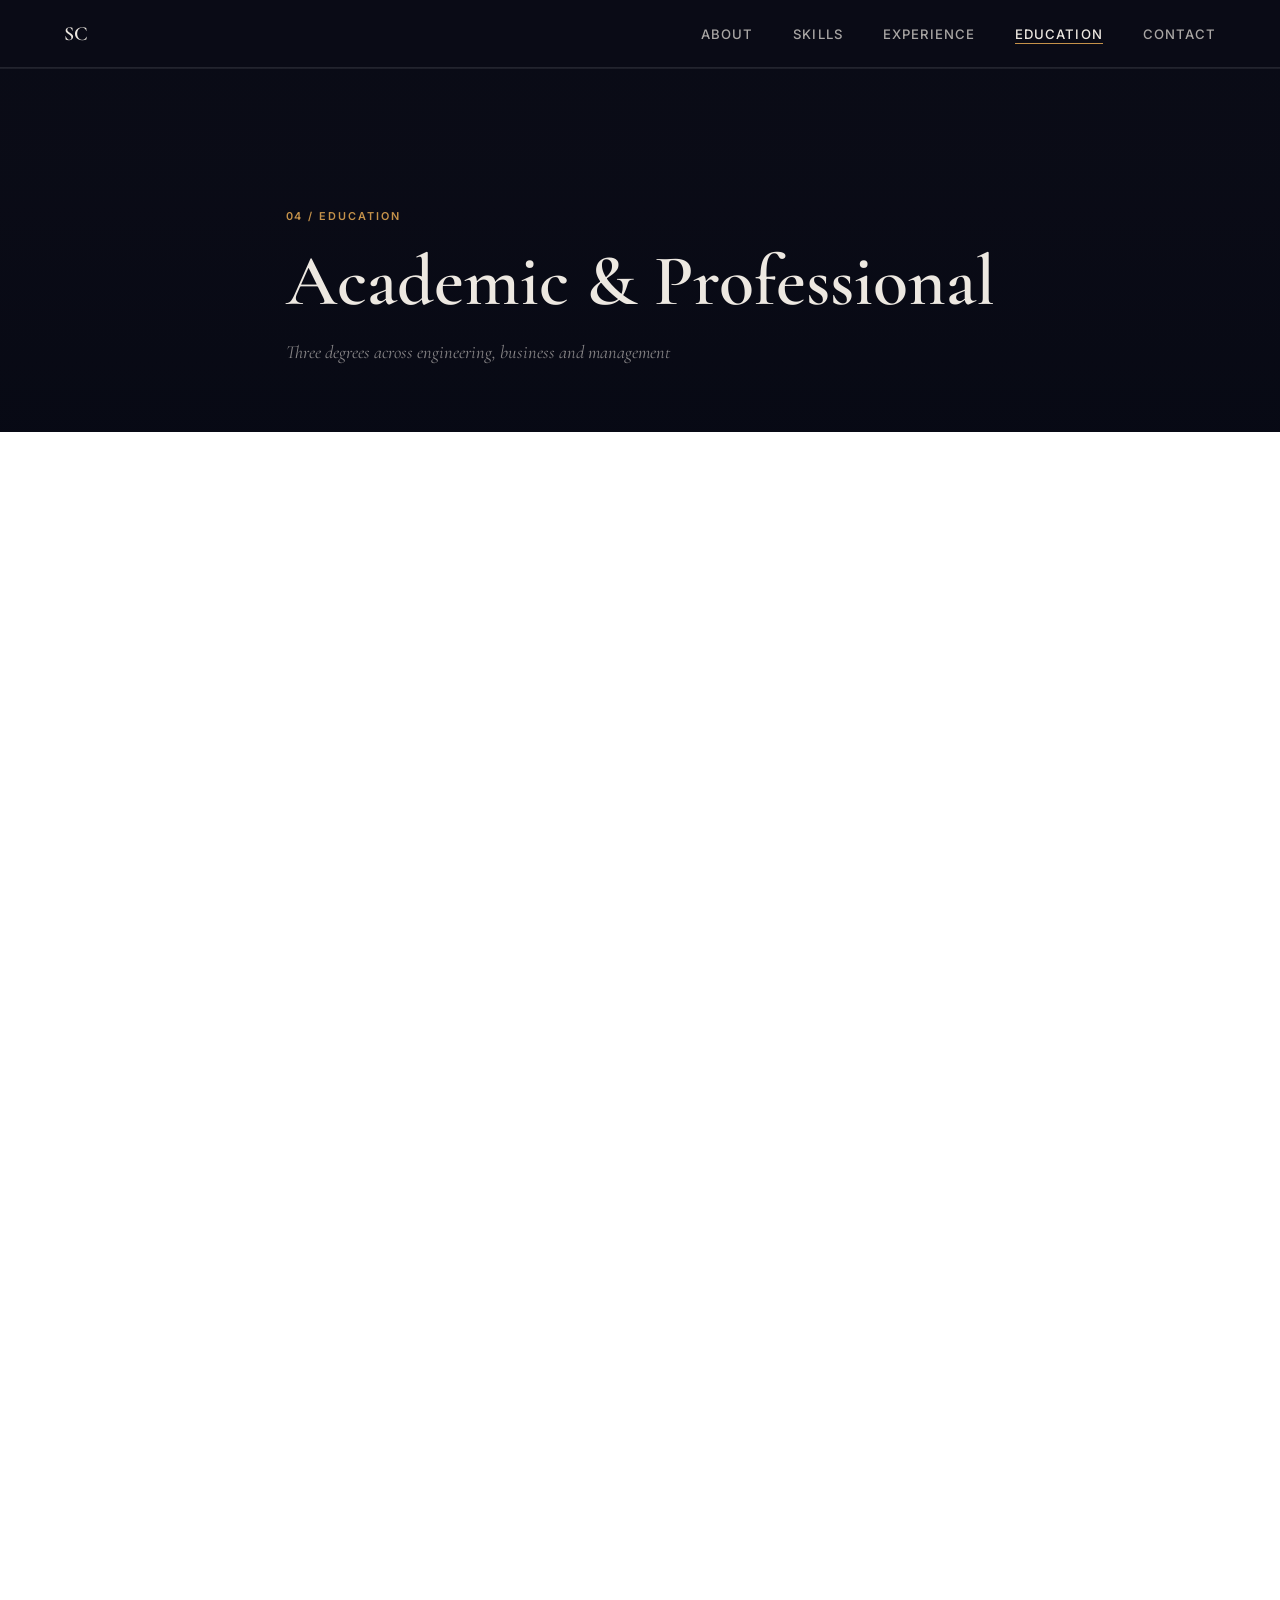
==== commit d87f3884: "Update education.html" ====
--- a/education.html
+++ b/education.html
@@ -217,233 +217,4 @@
 <link rel="stylesheet" href="styles.css">
 </head>
 <body>
-
-<nav id="mainNav" class="scrolled">
-  <a class="nav-brand" href="index.html">SC</a>
-  <ul class="nav-links" id="navLinks">
-    <li><a href="about.html">About</a></li>
-    <li><a href="skills.html">Skills</a></li>
-    <li><a href="experience.html">Experience</a></li>
-    <li><a href="education.html" class="active">Education</a></li>
-    <li><a href="mailto:chanhonpan@gmail.com">Contact</a></li>
-  </ul>
-  <button class="nav-toggle" id="navToggle" aria-label="Menu">
-    <span></span><span></span><span></span>
-  </button>
-</nav>
-
-<header class="page-hero photo-hero">
-  <div class="photo-hero-bg"></div>
-  <div class="photo-hero-overlay"></div>
-  <div class="container photo-hero-content">
-    <p class="ph-label">04 / Education</p>
-    <h1 class="ph-title">Academic &amp; Professional</h1>
-    <p class="ph-sub">Three degrees across engineering, business and management</p>
-  </div>
-</header>
-
-<style>
-.photo-hero {
-  position: relative;
-  min-height: 48vh;
-  display: flex;
-  align-items: flex-end;
-  padding-bottom: 4rem;
-  overflow: hidden;
-}
-.photo-hero-bg {
-  position: absolute;
-  inset: 0;
-  background-image: url('https://images.unsplash.com/photo-1574227492706-f65b24c3688a?auto=format&fit=crop&w=1920&q=88');
-  background-size: cover;
-  background-position: center 44%;
-  transform: scale(1.04);
-  transition: transform 8s ease-out;
-}
-.photo-hero-bg.loaded { transform: scale(1.0); }
-.photo-hero-overlay {
-  position: absolute;
-  inset: 0;
-  background: linear-gradient(
-    to bottom,
-    rgba(7,9,20,0.38) 0%,
-    rgba(7,9,20,0.22) 35%,
-    rgba(7,9,20,0.55) 70%,
-    rgba(7,9,20,0.82) 100%
-  );
-}
-.photo-hero-content { position: relative; z-index: 2; }
-.photo-hero::before { display: none; }
-</style>
-
-<main class="section">
-  <div class="container">
-
-    <!-- Degrees -->
-    <div class="section-header reveal">
-      <p class="label">Degrees</p>
-      <h2 class="section-title" style="margin-top:0.75rem;">Academic Qualifications</h2>
-    </div>
-
-    <div class="edu-grid reveal">
-
-      <!-- SMU MBA -->
-      <div class="edu-card">
-        <div class="edu-year">2026</div>
-        <div>
-          <div style="background:#fff;display:inline-block;padding:6px 14px;border-radius:5px;margin-bottom:1rem;line-height:0;">
-            <img src="https://www.smu.edu.sg/themes/smubase_5g/assets/site-headers/logo-smu-d.svg" alt="Singapore Management University" style="height:44px;width:auto;display:block;" onerror="this.parentElement.style.display='none'">
-          </div>
-          <p class="edu-degree">Master of Business Administration (MBA)</p>
-          <p class="edu-school">Singapore Management University (SMU)</p>
-          <p class="edu-desc">Full-time MBA with a focus on business strategy, leadership and innovation in Asian markets. Graduated 2026.</p>
-          <p class="edu-desc" style="margin-top:0.5rem;">Recipient of the <strong>SMU Community Impact Scholarship</strong> (2023), awarded in recognition of community leadership and commitment to social impact.</p>
-          <span class="edu-badge">Completed 2026</span>
-        </div>
-      </div>
-
-      <!-- NUS MBS -->
-      <div class="edu-card">
-        <div class="edu-year">2011</div>
-        <div>
-          <div style="background:#fff;display:inline-block;padding:6px 14px;border-radius:5px;margin-bottom:1rem;line-height:0;">
-            <img src="https://www.nus.edu.sg/images/default-source/base/logo.png" alt="National University of Singapore" style="height:30px;width:auto;display:block;" onerror="this.parentElement.style.display='none'">
-          </div>
-          <p class="edu-degree">Master in Building Science</p>
-          <p class="edu-school">National University of Singapore</p>
-          <p class="edu-desc">Research-based masters programme covering sustainability, building acoustics, building energy simulation and total building performance. Focused on the science of high-performance buildings and their environmental impact.</p>
-        </div>
-      </div>
-
-      <!-- UniSA -->
-      <div class="edu-card">
-        <div class="edu-year">2003</div>
-        <div>
-          <div style="background:#fff;display:inline-block;padding:6px 14px;border-radius:5px;margin-bottom:1rem;line-height:0;">
-            <img src="https://en.wikipedia.org/wiki/Special:FilePath/UniSA_Logo.svg" alt="University of South Australia" style="height:30px;width:auto;display:block;" onerror="this.parentElement.style.display='none'">
-          </div>
-          <p class="edu-degree">Bachelor of Science — Construction Management &amp; Economics</p>
-          <p class="edu-school">University of South Australia, Adelaide</p>
-          <p class="edu-desc">Graduated with First Class Honours. Specialised in structural systems, building codes and construction economics across residential and commercial projects.</p>
-          <span class="edu-badge" style="background:var(--bronze-d);">First Class Honours</span>
-        </div>
-      </div>
-
-    </div>
-
-    <!-- Certifications -->
-    <div class="section-header reveal" style="margin-top:5rem;">
-      <p class="label">Continuing Education</p>
-      <h2 class="section-title" style="margin-top:0.75rem;">Certifications &amp; Executive Programmes</h2>
-    </div>
-
-    <div style="display:grid;grid-template-columns:repeat(2,1fr);gap:1.5rem;" class="reveal">
-
-      <div class="comp-card" style="border-left-color:var(--bronze);">
-        <p style="font-size:0.68rem;font-weight:700;letter-spacing:0.14em;text-transform:uppercase;color:var(--bronze);margin-bottom:0.5rem;">NUS Business School</p>
-        <h4 style="font-family:var(--f-serif);font-size:1.1rem;font-weight:600;color:var(--text);margin-bottom:0.4rem;">Certificate in Finance</h4>
-        <p style="font-size:0.85rem;color:var(--muted);line-height:1.6;">Financial analysis, valuation and corporate finance fundamentals for non-finance executives.</p>
-      </div>
-
-      <div class="comp-card" style="border-left-color:var(--bronze);">
-        <p style="font-size:0.68rem;font-weight:700;letter-spacing:0.14em;text-transform:uppercase;color:var(--bronze);margin-bottom:0.5rem;">IMD Business School</p>
-        <h4 style="font-family:var(--f-serif);font-size:1.1rem;font-weight:600;color:var(--text);margin-bottom:0.4rem;">Strategic Marketing Leadership</h4>
-        <p style="font-size:0.85rem;color:var(--muted);line-height:1.6;">Lausanne, Switzerland. Executive programme in strategic marketing, brand management and market leadership for senior practitioners.</p>
-      </div>
-
-    </div>
-
-    <!-- Awards -->
-    <div class="section-header reveal" style="margin-top:5rem;">
-      <p class="label">Recognition</p>
-      <h2 class="section-title" style="margin-top:0.75rem;">Awards &amp; Honours</h2>
-    </div>
-
-    <div class="awards-grid reveal">
-
-      <div class="award-card">
-        <p class="award-card-year">2023</p>
-        <h4>Community Impact Scholarship</h4>
-        <p>Singapore Management University (SMU). Awarded for demonstrated community leadership and social commitment alongside academic excellence.</p>
-      </div>
-
-      <div class="award-card">
-        <p class="award-card-year">2004</p>
-        <h4>Wal Read Award</h4>
-        <p>University of South Australia. Awarded for outstanding academic achievement in the final year of the Construction Management degree programme.</p>
-      </div>
-
-      <div class="award-card">
-        <p class="award-card-year">2004</p>
-        <h4>UniSA Alumni Prize</h4>
-        <p>University of South Australia alumni recognition for academic distinction and early-career promise in the field of construction management and built environment.</p>
-      </div>
-
-    </div>
-
-    <!-- Professional Affiliations -->
-    <div class="affil-section reveal">
-      <div class="section-header" style="margin-bottom:2rem;">
-        <p class="label">Industry Involvement</p>
-        <h2 class="section-title" style="margin-top:0.75rem;">Professional Affiliations</h2>
-      </div>
-
-      <div class="affil-list">
-
-        <div class="affil-item">
-          <div class="affil-years">2015–2018</div>
-          <div>
-            <p class="affil-name">Singapore Manufacturing Federation — BPCM Council</p>
-            <p style="font-size:0.78rem;color:var(--muted);margin-top:0.2rem;">Building Products &amp; Construction Materials committee member. Contributed to industry standards, policy engagement and cross-sector collaboration.</p>
-          </div>
-        </div>
-
-        <div class="affil-item">
-          <div class="affil-years">2017–2018</div>
-          <div>
-            <p class="affil-name">Singapore Standards Council — Building &amp; Construction Committee</p>
-            <p style="font-size:0.78rem;color:var(--muted);margin-top:0.2rem;">Technical committee participation in the development and review of Singapore Standards for building construction and fire-safety compliance.</p>
-          </div>
-        </div>
-
-      </div>
-    </div>
-
-  </div>
-</main>
-
-<nav class="bottom-nav">
-  <a class="bn-item" href="about.html"><span class="bn-num">01</span><span class="bn-label">About</span><span class="bn-arrow"></span></a>
-  <a class="bn-item" href="skills.html"><span class="bn-num">02</span><span class="bn-label">Skills</span><span class="bn-arrow"></span></a>
-  <a class="bn-item" href="experience.html"><span class="bn-num">03</span><span class="bn-label">Experience</span><span class="bn-arrow"></span></a>
-  <a class="bn-item" href="mailto:chanhonpan@gmail.com"><span class="bn-num">Contact</span><span class="bn-label">Get in Touch</span><span class="bn-arrow"></span></a>
-</nav>
-
-<footer>
-  <p>© 2026 Shawn Chan · Singapore</p>
-  <a href="mailto:chanhonpan@gmail.com">chanhonpan@gmail.com</a>
-</footer>
-
-<script>
-// Trigger subtle pan once hero photo loads
-const heroBg = document.querySelector('.photo-hero-bg');
-if (heroBg) {
-  const testImg = new Image();
-  testImg.onload = () => heroBg.classList.add('loaded');
-  testImg.src = 'https://images.unsplash.com/photo-1574227492706-f65b24c3688a?auto=format&fit=crop&w=1920&q=88';
-}
-
-const nav = document.getElementById('mainNav');
-nav.classList.add('scrolled');
-window.addEventListener('scroll', () => nav.classList.toggle('scrolled', window.scrollY > 10), { passive: true });
-const toggle = document.getElementById('navToggle');
-const navLinks = document.getElementById('navLinks');
-toggle.addEventListener('click', () => navLinks.classList.toggle('open'));
-
-const ioRev = new IntersectionObserver((entries) => {
-  entries.forEach(e => { if (e.isIntersecting) { e.target.classList.add('visible'); ioRev.unobserve(e.target); } });
-}, { threshold: 0.1 });
-document.querySelectorAll('.reveal, .reveal-l, .reveal-r').forEach(el => ioRev.observe(el));
-</script>
-</body>
                                           </html>
--- a/styles.css
+++ b/styles.css
@@ -73,10 +73,11 @@
 }
 
 #mainNav.scrolled {
-  background: rgba(11, 12, 23, 0.92);
+  background: rgba(11, 12, 23, 0.96);
   backdrop-filter: blur(16px);
   -webkit-backdrop-filter: blur(16px);
-  box-shadow: 0 1px 0 rgba(255,255,255,0.05);
+  box-shadow: 0 1px 0 rgba(255,255,255,0.08);
+  border-bottom: 1px solid rgba(255, 255, 255, 0.1);
 }
 
 .nav-brand {
@@ -491,7 +492,9 @@
   object-fit: cover;
   object-position: top center;
   border-radius: 4px;
-  filter: grayscale(8%);
+  display: block;
+  border: none;
+  outline: none;
 }
 
 .about-photo-caption {
--- a/styles.css
+++ b/styles.css
@@ -73,10 +73,11 @@
 }
 
 #mainNav.scrolled {
-  background: rgba(11, 12, 23, 0.92);
+  background: rgba(11, 12, 23, 0.96);
   backdrop-filter: blur(16px);
   -webkit-backdrop-filter: blur(16px);
-  box-shadow: 0 1px 0 rgba(255,255,255,0.05);
+  box-shadow: 0 1px 0 rgba(255,255,255,0.08);
+  border-bottom: 1px solid rgba(255, 255, 255, 0.1);
 }
 
 .nav-brand {
@@ -491,7 +492,9 @@
   object-fit: cover;
   object-position: top center;
   border-radius: 4px;
-  filter: grayscale(8%);
+  display: block;
+  border: none;
+  outline: none;
 }
 
 .about-photo-caption {
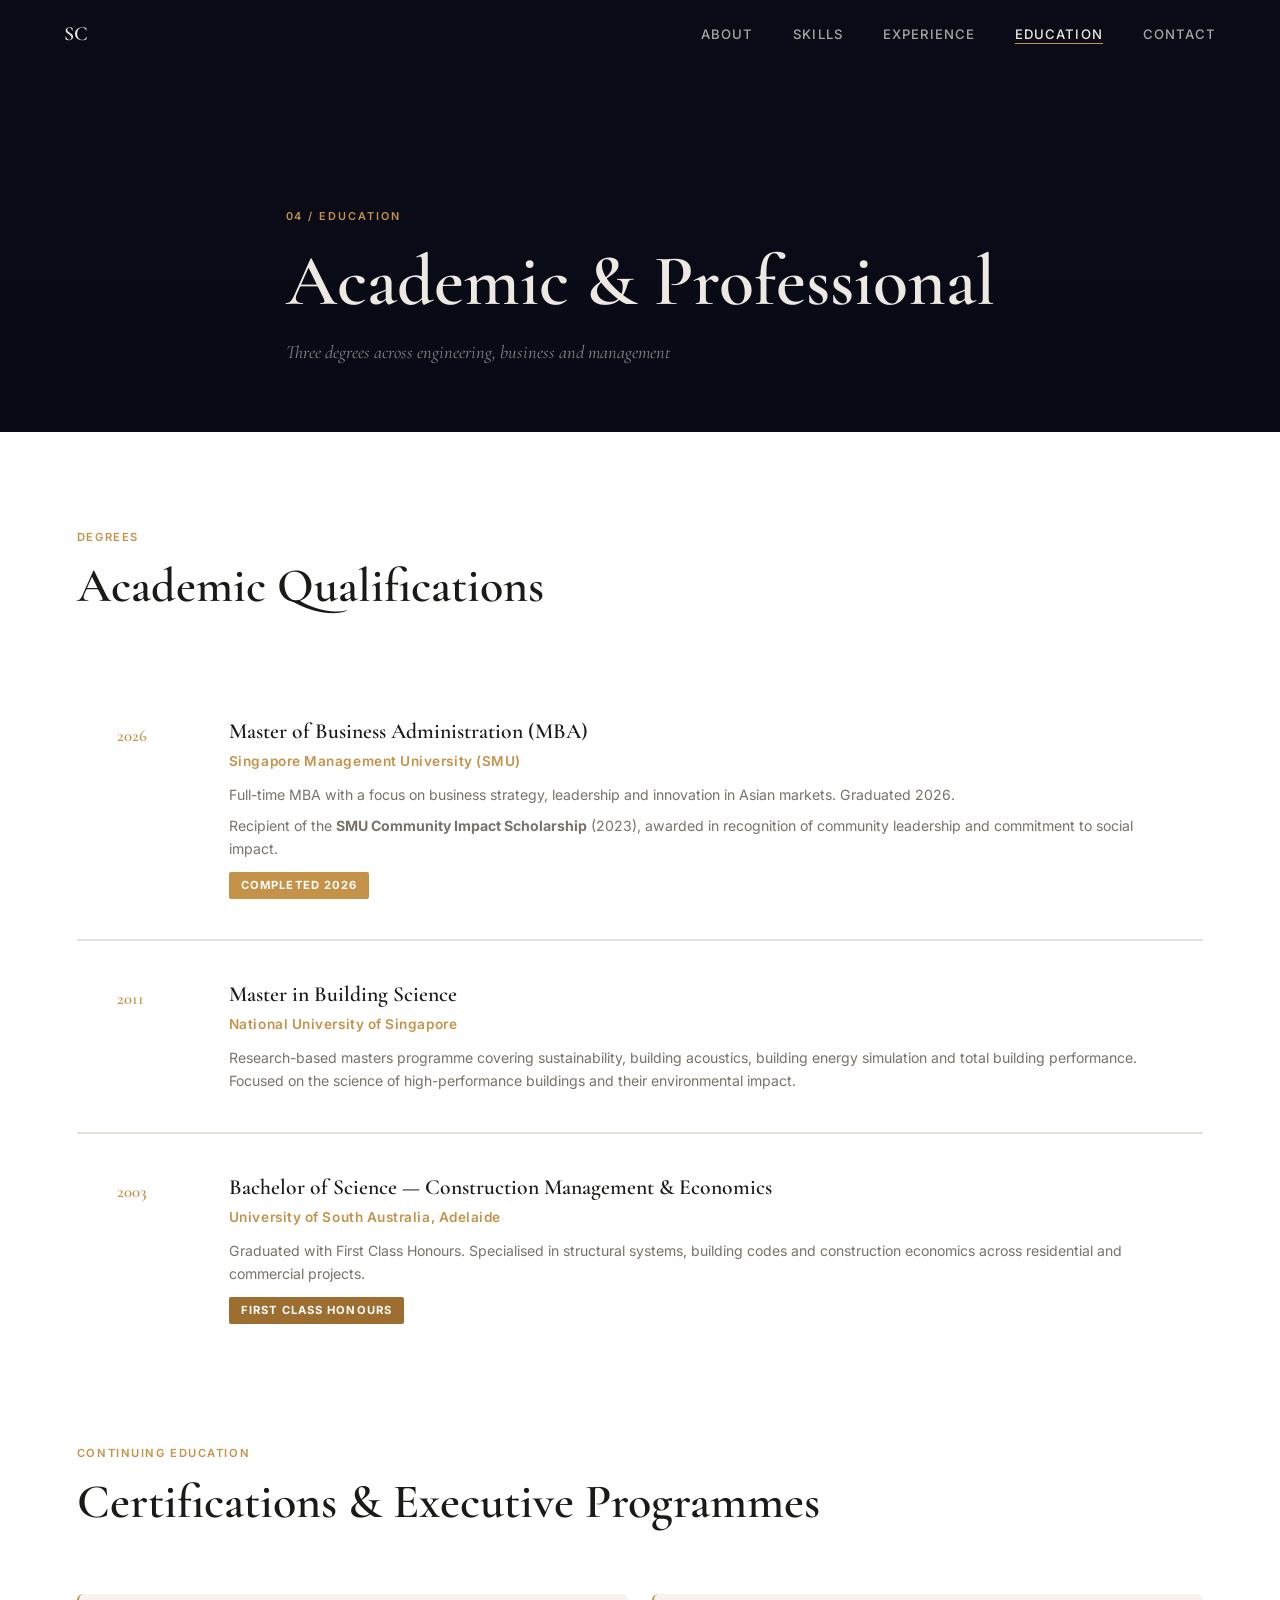
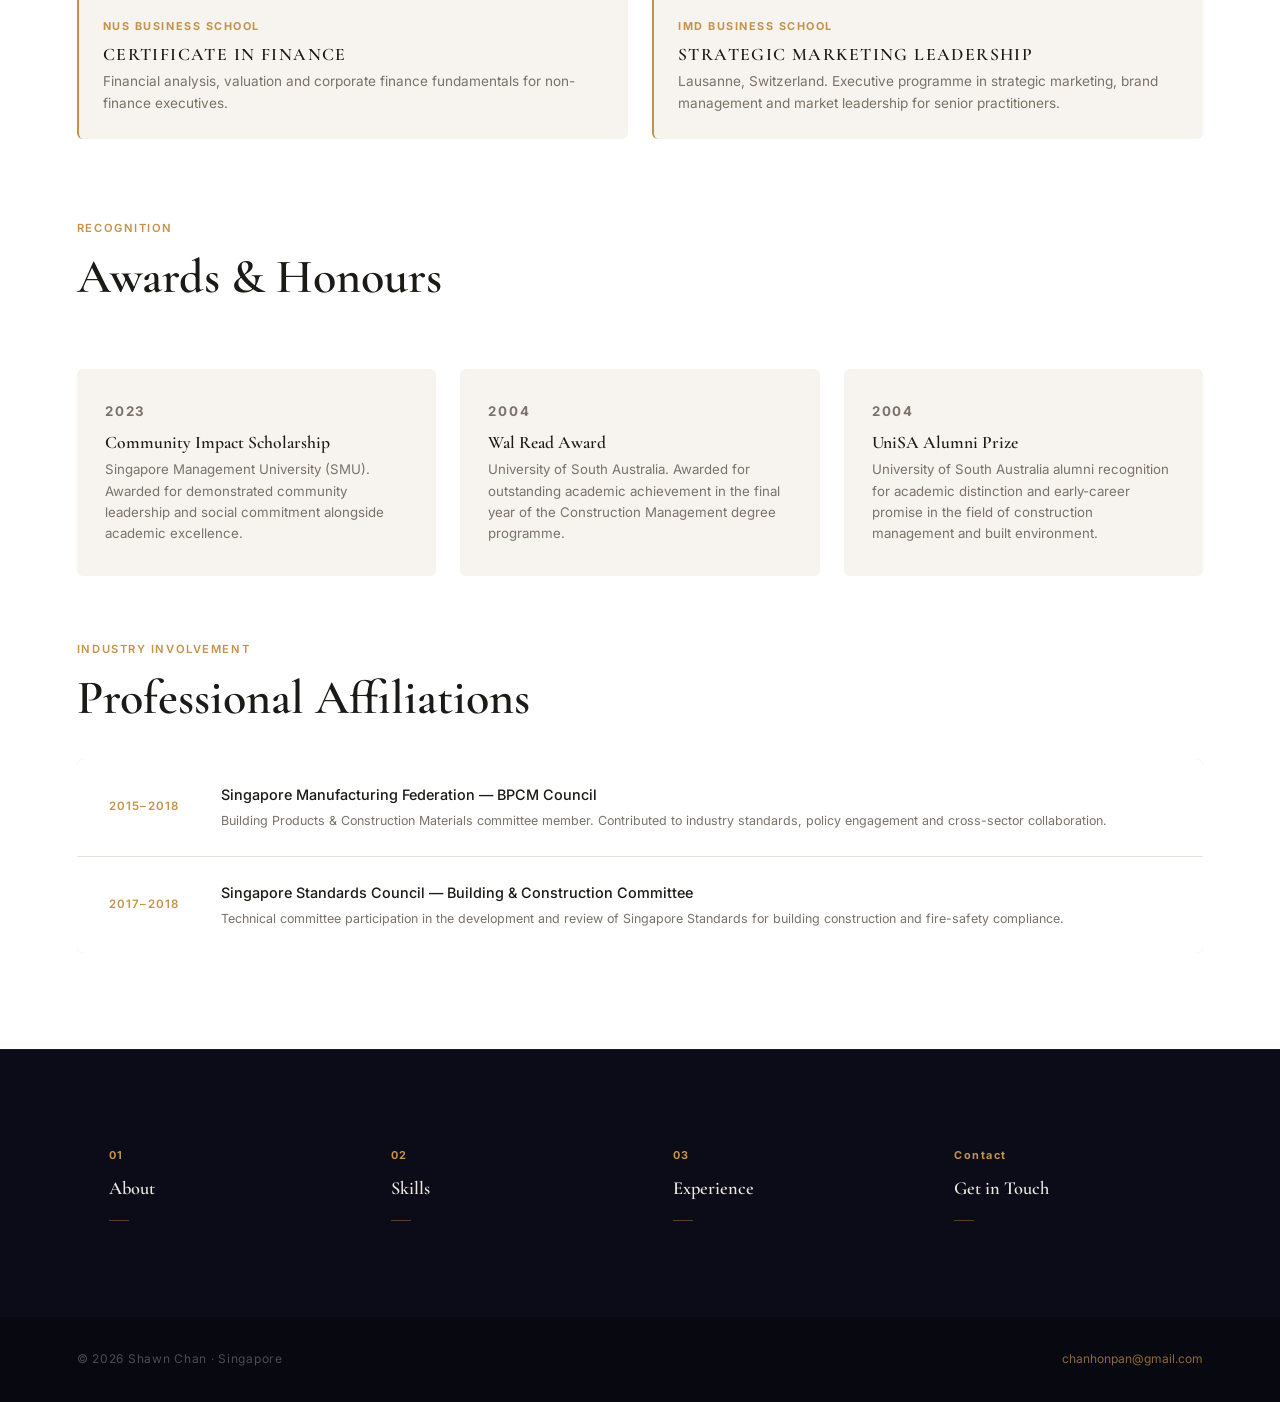
==== commit 22ecf8ca: "Add files via upload" ====
--- a/education.html
+++ b/education.html
@@ -205,16 +205,39 @@
 
   </div>
 </main>
-<html lang="en">
-<head>
-<meta charset="UTF-8">
-<meta name="viewport" content="width=device-width, initial-scale=1.0">
-<meta name="description" content="Education, certifications and professional affiliations of Shawn Chan.">
-<title>Education — Shawn Chan</title>
-<link rel="preconnect" href="https://fonts.googleapis.com">
-<link rel="preconnect" href="https://fonts.gstatic.com" crossorigin>
-<link href="https://fonts.googleapis.com/css2?family=Cormorant+Garamond:ital,wght@0,400;0,500;0,600;0,700;1,400;1,600&family=Inter:wght@300;400;500;600;700&display=swap" rel="stylesheet">
-<link rel="stylesheet" href="styles.css">
-</head>
-<body>
-                                          </html>
+
+<nav class="bottom-nav">
+  <a class="bn-item" href="about.html"><span class="bn-num">01</span><span class="bn-label">About</span><span class="bn-arrow"></span></a>
+  <a class="bn-item" href="skills.html"><span class="bn-num">02</span><span class="bn-label">Skills</span><span class="bn-arrow"></span></a>
+  <a class="bn-item" href="experience.html"><span class="bn-num">03</span><span class="bn-label">Experience</span><span class="bn-arrow"></span></a>
+  <a class="bn-item" href="mailto:chanhonpan@gmail.com"><span class="bn-num">Contact</span><span class="bn-label">Get in Touch</span><span class="bn-arrow"></span></a>
+</nav>
+
+<footer>
+  <p>© 2026 Shawn Chan · Singapore</p>
+  <a href="mailto:chanhonpan@gmail.com">chanhonpan@gmail.com</a>
+</footer>
+
+<script>
+// Trigger subtle pan once hero photo loads
+const heroBg = document.querySelector('.photo-hero-bg');
+if (heroBg) {
+  const testImg = new Image();
+  testImg.onload = () => heroBg.classList.add('loaded');
+  testImg.src = 'https://images.unsplash.com/photo-1574227492706-f65b24c3688a?auto=format&fit=crop&w=1920&q=88';
+}
+
+const nav = document.getElementById('mainNav');
+nav.classList.add('scrolled');
+window.addEventListener('scroll', () => nav.classList.toggle('scrolled', window.scrollY > 10), { passive: true });
+const toggle = document.getElementById('navToggle');
+const navLinks = document.getElementById('navLinks');
+toggle.addEventListener('click', () => navLinks.classList.toggle('open'));
+
+const ioRev = new IntersectionObserver((entries) => {
+  entries.forEach(e => { if (e.isIntersecting) { e.target.classList.add('visible'); ioRev.unobserve(e.target); } });
+}, { threshold: 0.1 });
+document.querySelectorAll('.reveal, .reveal-l, .reveal-r').forEach(el => ioRev.observe(el));
+</script>
+</body>
+</html>
